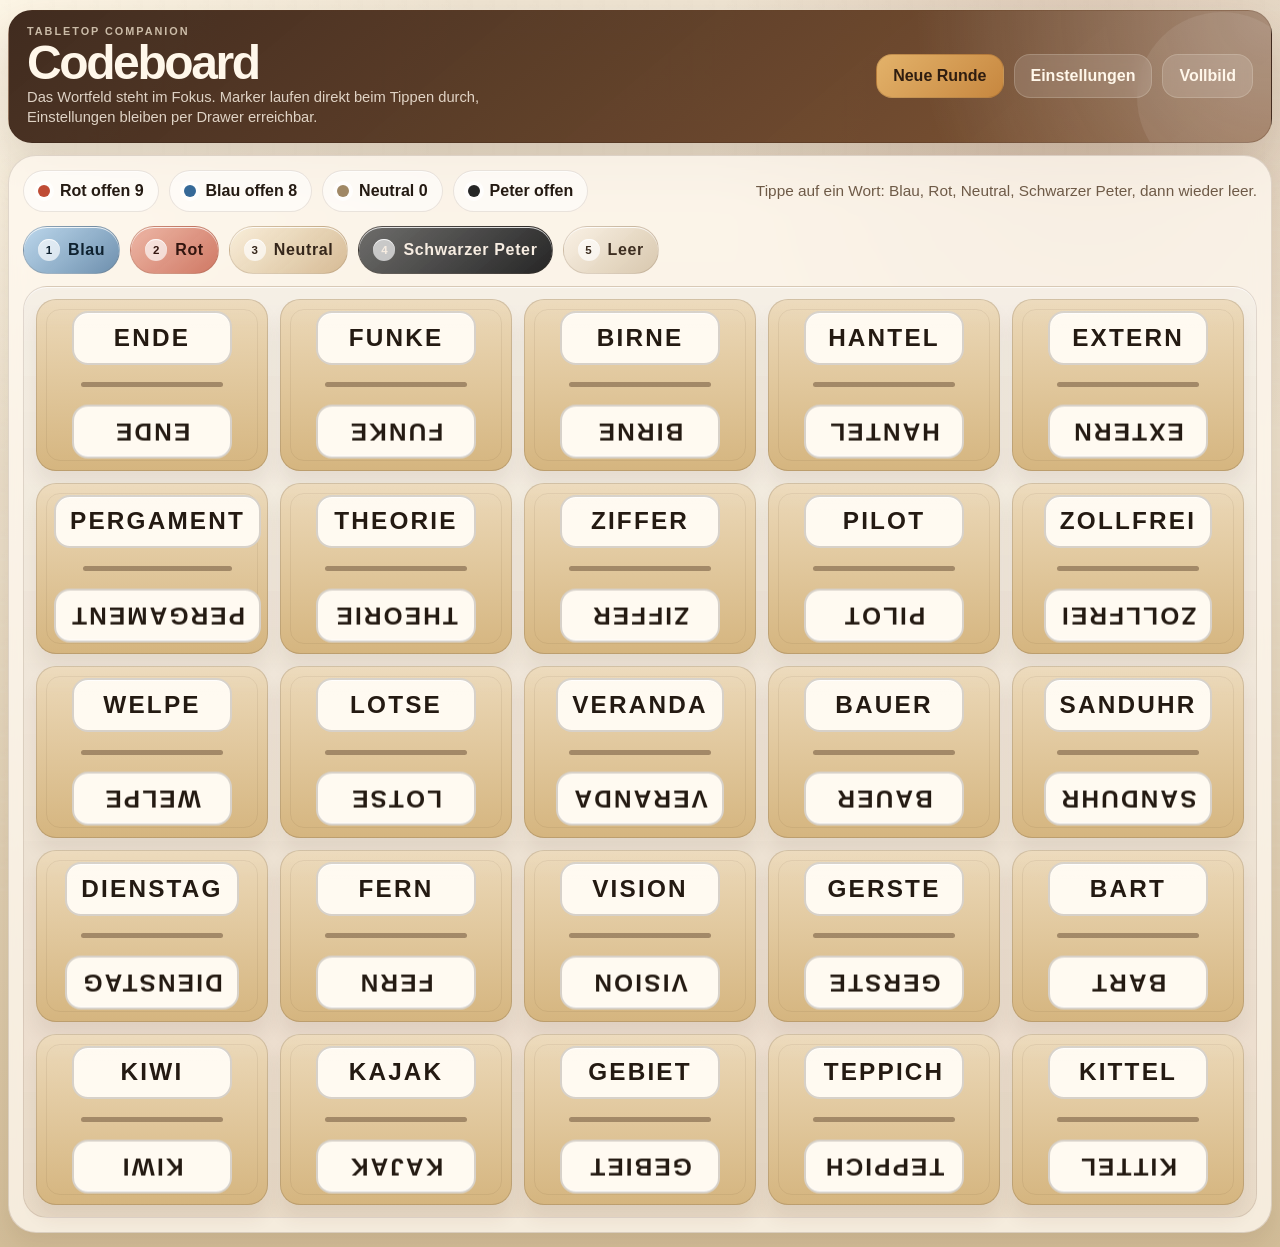
==== Codeboard/index.html @ 56b3e46e "Add external word list for real expanded Codeboard pool" ====
<!doctype html>
<html lang="de">
<head>
  <meta charset="utf-8">
  <meta name="viewport" content="width=device-width, initial-scale=1">
  <meta name="theme-color" content="#b88a4d">
  <title>Codeboard</title>
  <style>
    :root {
      color-scheme: light;
      --bg: #e9dcc7;
      --bg-deep: #d2bd98;
      --paper: #f7f1e4;
      --paper-strong: #fff9ef;
      --ink: #241a12;
      --muted: #6e5a47;
      --line: rgba(64, 39, 20, 0.15);
      --shadow: 0 22px 48px rgba(74, 46, 23, 0.16);
      --shadow-soft: 0 12px 24px rgba(74, 46, 23, 0.1);
      --red: #bf4c35;
      --red-deep: #8c2f20;
      --blue: #366997;
      --blue-deep: #244762;
      --neutral: #d4bf9b;
      --neutral-deep: #a08865;
      --black: #262626;
      --gold: #b88a4d;
      --highlight: rgba(255, 255, 255, 0.44);
    }

    * {
      box-sizing: border-box;
    }

    body {
      margin: 0;
      min-height: 100vh;
      font-family: "Avenir Next", "Trebuchet MS", "Segoe UI", sans-serif;
      color: var(--ink);
      background:
        radial-gradient(circle at top left, rgba(255, 248, 232, 0.9), transparent 26%),
        radial-gradient(circle at 85% 8%, rgba(123, 58, 30, 0.18), transparent 24%),
        linear-gradient(180deg, #efe5d3 0%, var(--bg) 44%, var(--bg-deep) 100%);
    }

    body::before {
      content: "";
      position: fixed;
      inset: 0;
      pointer-events: none;
      opacity: 0.3;
      background-image:
        linear-gradient(transparent 0, rgba(255, 255, 255, 0.12) 49%, transparent 51%),
        linear-gradient(90deg, transparent 0, rgba(64, 39, 20, 0.02) 49%, transparent 51%);
      background-size: 100% 22px, 22px 100%;
    }

    button {
      font: inherit;
      touch-action: manipulation;
    }

    .app-shell {
      width: min(calc(100vw - 16px), 1800px);
      margin: 0 auto;
      padding: 10px 0 14px;
      position: relative;
    }

    .hero {
      display: flex;
      align-items: center;
      justify-content: space-between;
      gap: 18px;
      padding: 14px 18px;
      border-radius: 24px;
      border: 1px solid rgba(65, 37, 20, 0.15);
      background:
        radial-gradient(circle at top right, rgba(255, 255, 255, 0.34), transparent 28%),
        linear-gradient(140deg, rgba(54, 32, 20, 0.95), rgba(123, 77, 42, 0.92));
      color: #fff7ea;
      box-shadow: var(--shadow);
      overflow: hidden;
      position: relative;
    }

    .hero::after {
      content: "";
      position: absolute;
      right: -36px;
      bottom: -40px;
      width: 170px;
      height: 170px;
      border-radius: 50%;
      background: rgba(255, 255, 255, 0.08);
    }

    .eyebrow {
      margin: 0 0 4px;
      font-size: 0.68rem;
      letter-spacing: 0.18em;
      text-transform: uppercase;
      font-weight: 800;
      color: rgba(255, 242, 221, 0.72);
    }

    h1 {
      margin: 0;
      font-size: clamp(1.75rem, 4vw, 3rem);
      line-height: 0.9;
      letter-spacing: -0.05em;
    }

    .intro {
      max-width: 62ch;
      margin: 4px 0 0;
      color: rgba(255, 245, 232, 0.82);
      line-height: 1.35;
      font-size: 0.92rem;
    }

    .hero-actions {
      display: flex;
      gap: 10px;
      flex-wrap: wrap;
      position: relative;
      z-index: 1;
      justify-content: flex-end;
    }

    .hero button,
    .control-panel button {
      border: 1px solid rgba(82, 53, 33, 0.15);
      border-radius: 16px;
      padding: 12px 16px;
      cursor: pointer;
      transition: transform 120ms ease, box-shadow 120ms ease, border-color 120ms ease, background 120ms ease;
    }

    .hero button:hover,
    .control-panel button:hover {
      transform: translateY(-1px);
      box-shadow: 0 10px 22px rgba(46, 31, 20, 0.12);
    }

    .hero button:disabled,
    .control-panel button:disabled {
      opacity: 0.48;
      cursor: default;
      transform: none;
      box-shadow: none;
    }

    .hero button.primary {
      background: linear-gradient(135deg, #e3b26a, #c7873f);
      color: #2f1d10;
      font-weight: 800;
      border-color: rgba(97, 59, 27, 0.2);
    }

    .hero button.secondary {
      background: rgba(255, 255, 255, 0.14);
      color: #fff7ea;
      font-weight: 700;
      border-color: rgba(255, 246, 231, 0.18);
      backdrop-filter: blur(8px);
    }

    .layout {
      margin-top: 12px;
    }

    .board-panel {
      border-radius: 28px;
      border: 1px solid var(--line);
      background: rgba(255, 249, 240, 0.78);
      box-shadow: var(--shadow-soft);
      backdrop-filter: blur(10px);
    }

    .board-panel {
      padding: 14px;
      min-height: calc(100dvh - 110px);
    }

    .board-toolbar {
      display: flex;
      align-items: center;
      justify-content: space-between;
      gap: 16px;
      margin-bottom: 14px;
    }

    .quick-marker-bar {
      display: flex;
      flex-wrap: wrap;
      gap: 10px;
      margin-bottom: 12px;
    }

    .quick-marker {
      display: inline-flex;
      align-items: center;
      justify-content: center;
      gap: 8px;
      min-height: 48px;
      padding: 10px 14px;
      border: 1px solid rgba(82, 53, 33, 0.14);
      border-radius: 999px;
      background: rgba(255, 255, 255, 0.82);
      color: var(--ink);
      font-weight: 900;
      letter-spacing: 0.04em;
      cursor: default;
      transition: transform 120ms ease, box-shadow 120ms ease, border-color 120ms ease, background 120ms ease;
      box-shadow: inset 0 1px 0 rgba(255, 255, 255, 0.8);
    }

    .quick-marker-bar.is-static .quick-marker:hover {
      transform: none;
      box-shadow: inset 0 1px 0 rgba(255, 255, 255, 0.8);
    }

    .quick-marker.blue {
      background: linear-gradient(140deg, rgba(164, 203, 235, 0.74), rgba(54, 105, 151, 0.72));
      color: #0f2230;
    }

    .quick-marker.red {
      background: linear-gradient(140deg, rgba(232, 165, 146, 0.78), rgba(191, 76, 53, 0.74));
      color: #33150f;
    }

    .quick-marker.neutral {
      background: linear-gradient(140deg, rgba(248, 236, 215, 0.9), rgba(207, 177, 133, 0.84));
      color: #35261a;
    }

    .quick-marker.black {
      background: linear-gradient(140deg, rgba(90, 90, 90, 0.88), rgba(29, 29, 29, 0.96));
      color: #f7ede2;
    }

    .quick-marker.clear {
      background: linear-gradient(140deg, rgba(250, 241, 228, 0.96), rgba(215, 198, 172, 0.98));
      color: #3d2e21;
    }

    .cycle-step {
      display: inline-flex;
      align-items: center;
      justify-content: center;
      width: 22px;
      height: 22px;
      border-radius: 999px;
      background: rgba(255, 255, 255, 0.66);
      font-size: 0.72rem;
      letter-spacing: 0;
      box-shadow: inset 0 1px 0 rgba(255, 255, 255, 0.82);
      flex-shrink: 0;
    }

    .meta-copy {
      display: block;
      margin-top: 6px;
      color: var(--muted);
      font-size: 0.82rem;
      line-height: 1.4;
    }

    .stat-strip {
      display: flex;
      flex-wrap: wrap;
      gap: 10px;
    }

    .pill {
      display: inline-flex;
      align-items: center;
      gap: 10px;
      min-height: 42px;
      padding: 10px 14px;
      border-radius: 999px;
      border: 1px solid rgba(82, 53, 33, 0.12);
      background: rgba(255, 255, 255, 0.56);
      font-weight: 700;
      box-shadow: inset 0 1px 0 rgba(255, 255, 255, 0.64);
    }

    .pill-dot {
      width: 12px;
      height: 12px;
      border-radius: 50%;
      box-shadow: 0 0 0 4px rgba(255, 255, 255, 0.72);
      flex-shrink: 0;
    }

    .pill-dot.red {
      background: var(--red);
    }

    .pill-dot.blue {
      background: var(--blue);
    }

    .pill-dot.neutral {
      background: var(--neutral-deep);
    }

    .pill-dot.black {
      background: var(--black);
    }

    .status-line {
      font-size: 0.96rem;
      color: var(--muted);
      min-height: 1.2em;
      text-align: right;
    }

    .lock-banner {
      margin-bottom: 14px;
      padding: 10px 12px;
      border-radius: 16px;
      background: rgba(38, 38, 38, 0.92);
      color: #f8f1e4;
      font-weight: 700;
      letter-spacing: 0.03em;
      text-align: center;
      display: none;
    }

    .lock-banner.show {
      display: block;
    }

    .board-wrap {
      padding: 12px;
      border-radius: 24px;
      border: 1px solid rgba(82, 53, 33, 0.12);
      background:
        linear-gradient(180deg, rgba(255, 255, 255, 0.4), rgba(229, 213, 190, 0.5)),
        rgba(236, 224, 208, 0.85);
      box-shadow: inset 0 1px 0 rgba(255, 255, 255, 0.7);
    }

    .board {
      display: grid;
      grid-template-columns: repeat(5, minmax(0, 1fr));
      gap: 12px;
    }

    .board.locked .card {
      cursor: not-allowed;
    }

    .card {
      position: relative;
      aspect-ratio: 1 / 0.74;
      border: 0;
      border-radius: 20px;
      padding: 0;
      overflow: hidden;
      cursor: pointer;
      text-align: left;
      color: var(--ink);
      background:
        radial-gradient(circle at top, rgba(255, 244, 226, 0.5), transparent 34%),
        linear-gradient(180deg, #ead5b2, #d7bc92);
      box-shadow:
        inset 0 0 0 1px rgba(82, 53, 33, 0.14),
        inset 0 -12px 24px rgba(122, 89, 53, 0.1),
        0 14px 18px rgba(82, 53, 33, 0.08);
    }

    .card::before {
      content: "";
      position: absolute;
      inset: 10px;
      border-radius: 14px;
      border: 1px solid rgba(82, 53, 33, 0.08);
      pointer-events: none;
    }

    .card::after {
      content: "";
      position: absolute;
      inset: 0;
      pointer-events: none;
      background:
        linear-gradient(180deg, rgba(255, 255, 255, 0.18), transparent 20%),
        linear-gradient(90deg, rgba(255, 255, 255, 0.1), transparent 28%, transparent 72%, rgba(82, 53, 33, 0.04));
      mix-blend-mode: soft-light;
    }

    .card:hover {
      transform: translateY(-1px);
    }

    .card-face {
      position: absolute;
      inset: 0;
      padding: 12px 18px;
      display: grid;
      grid-template-rows: auto 1fr auto;
      align-items: stretch;
    }

    .word-row {
      display: flex;
      align-items: center;
      justify-content: center;
      width: 100%;
      min-height: 0;
      font-size: clamp(0.92rem, 1.9vw, 1.64rem);
      line-height: 1;
      font-weight: 900;
      letter-spacing: 0.08em;
      text-transform: uppercase;
      text-align: center;
      text-wrap: balance;
      text-shadow: 0 1px 0 rgba(255, 248, 236, 0.52);
    }

    .word-row.top {
      align-self: start;
      font-weight: 700;
    }

    .word-row.bottom {
      align-self: end;
      font-weight: 800;
      transform: rotate(180deg);
    }

    .word-box {
      display: inline-flex;
      position: relative;
      align-items: center;
      justify-content: center;
      max-width: 100%;
      min-width: min(76%, 10.5rem);
      min-height: 3.5rem;
      padding: 10px 14px;
      border-radius: 16px;
      border: 1px solid rgba(92, 61, 36, 0.16);
      background:
        linear-gradient(180deg, rgba(244, 230, 202, 0.68), rgba(216, 188, 145, 0.8)),
        rgba(239, 222, 195, 0.7);
      box-shadow:
        inset 0 1px 0 rgba(255, 251, 243, 0.5),
        inset 0 -10px 14px rgba(111, 72, 43, 0.09),
        0 3px 8px rgba(70, 43, 24, 0.05);
      backdrop-filter: blur(2px);
    }

    .board[data-card-variant="balanced"] .word-row.top .word-box {
      color: #2c4d3d;
    }

    .board[data-card-variant="balanced"] .word-row.bottom .word-box {
      color: #7a4135;
    }

    .board[data-card-variant="contrast"] .card {
      background: linear-gradient(180deg, #ecd9b9, #d5b57f);
      box-shadow:
        inset 0 0 0 1px rgba(60, 38, 22, 0.16),
        0 14px 18px rgba(82, 53, 33, 0.08);
    }

    .board[data-card-variant="contrast"] .card::after {
      background: linear-gradient(180deg, rgba(255, 255, 255, 0.08), transparent 18%);
      mix-blend-mode: normal;
    }

    .board[data-card-variant="contrast"] .word-row {
      letter-spacing: 0.09em;
      text-shadow: none;
    }

    .board[data-card-variant="contrast"] .word-box {
      min-width: min(82%, 11rem);
      min-height: 3.35rem;
      background: #fffaf1;
      border: 2px solid rgba(36, 26, 18, 0.18);
      box-shadow: inset 0 1px 0 rgba(255, 255, 255, 0.88);
    }

    .board[data-card-variant="contrast"] .word-row.top .word-box,
    .board[data-card-variant="contrast"] .word-row.bottom .word-box {
      color: #241a12;
    }

    .board[data-card-variant="contrast"] .word-divider {
      width: 72%;
      height: 5px;
      background: rgba(78, 51, 31, 0.42);
      box-shadow: none;
      opacity: 1;
    }

    .board[data-card-variant="rails"] .card-face {
      padding-inline: 16px;
    }

    .board[data-card-variant="rails"] .word-row {
      justify-content: flex-start;
    }

    .board[data-card-variant="rails"] .word-box {
      min-width: min(68%, 9rem);
      min-height: 3.1rem;
      border-radius: 14px;
      background:
        linear-gradient(180deg, rgba(248, 239, 223, 0.92), rgba(228, 205, 171, 0.9)),
        rgba(247, 235, 214, 0.86);
      box-shadow:
        inset 0 1px 0 rgba(255, 255, 255, 0.8),
        0 2px 6px rgba(70, 43, 24, 0.05);
    }

    .board[data-card-variant="rails"] .word-row.top .word-box,
    .board[data-card-variant="rails"] .word-row.bottom .word-box {
      margin-right: auto;
    }

    .board[data-card-variant="rails"] .word-row.top .word-box {
      color: #264233;
    }

    .board[data-card-variant="rails"] .word-row.bottom .word-box {
      color: #66362c;
    }

    .board[data-card-variant="rails"] .word-divider {
      width: 54%;
      height: 3px;
      box-shadow: none;
      opacity: 0.88;
    }

    .board[data-card-variant="wayfinder"] .word-row {
      text-shadow: none;
    }

    .board[data-card-variant="wayfinder"] .word-box {
      min-width: min(80%, 11rem);
      padding: 10px 14px 12px 34px;
      background: #fff8ee;
      border-color: rgba(78, 55, 34, 0.16);
    }

    .board[data-card-variant="wayfinder"] .word-box::before,
    .board[data-card-variant="wayfinder"] .word-box::after {
      content: "";
      position: absolute;
      opacity: 1;
    }

    .board[data-card-variant="wayfinder"] .word-box::before {
      left: 12px;
      top: 50%;
      width: 10px;
      height: 10px;
      border-radius: 999px;
      transform: translateY(-50%);
    }

    .board[data-card-variant="wayfinder"] .word-box::after {
      left: 28px;
      right: 14px;
      bottom: 8px;
      height: 3px;
      border-radius: 999px;
    }

    .board[data-card-variant="wayfinder"] .word-row.top .word-box {
      color: #244636;
    }

    .board[data-card-variant="wayfinder"] .word-row.top .word-box::before {
      background: #244636;
      box-shadow: 0 0 0 4px rgba(36, 70, 54, 0.14);
    }

    .board[data-card-variant="wayfinder"] .word-row.top .word-box::after {
      background: linear-gradient(90deg, rgba(36, 70, 54, 0.52), rgba(36, 70, 54, 0.16));
    }

    .board[data-card-variant="wayfinder"] .word-row.bottom .word-box {
      color: #7a4135;
    }

    .board[data-card-variant="wayfinder"] .word-row.bottom .word-box::before {
      background: #7a4135;
      box-shadow: 0 0 0 4px rgba(122, 65, 53, 0.12);
    }

    .board[data-card-variant="wayfinder"] .word-row.bottom .word-box::after {
      background: linear-gradient(90deg, rgba(122, 65, 53, 0.52), rgba(122, 65, 53, 0.16));
    }

    .board[data-card-variant="wayfinder"] .word-divider {
      width: 46%;
      opacity: 0.48;
      box-shadow: none;
    }

    .board[data-card-variant="signal"] .card {
      background:
        linear-gradient(180deg, rgba(225, 236, 227, 0.74), rgba(225, 236, 227, 0.28) 33%, rgba(243, 236, 227, 0.16) 50%, rgba(246, 228, 221, 0.28) 67%, rgba(246, 228, 221, 0.74)),
        linear-gradient(180deg, #ead5b2, #d7bc92);
    }

    .board[data-card-variant="signal"] .word-row {
      text-shadow: none;
    }

    .board[data-card-variant="signal"] .word-row.top .word-box {
      color: #234032;
      border-color: rgba(35, 64, 50, 0.18);
      background: linear-gradient(180deg, #f4faf5, #dfe9df);
    }

    .board[data-card-variant="signal"] .word-row.bottom .word-box {
      color: #6b352a;
      border-color: rgba(107, 53, 42, 0.18);
      background: linear-gradient(180deg, #fcf3f1, #efd8d2);
    }

    .board[data-card-variant="signal"] .word-divider {
      width: 66%;
      box-shadow: none;
      opacity: 0.96;
      background:
        linear-gradient(90deg, rgba(35, 64, 50, 0), rgba(35, 64, 50, 0.24), rgba(107, 53, 42, 0.24), rgba(107, 53, 42, 0));
    }

    .word-divider {
      width: 68%;
      height: 4px;
      border-radius: 999px;
      justify-self: center;
      align-self: center;
      background:
        linear-gradient(90deg, rgba(97, 67, 43, 0), rgba(97, 67, 43, 0.28), rgba(97, 67, 43, 0.42), rgba(97, 67, 43, 0.28), rgba(97, 67, 43, 0));
      box-shadow:
        0 1px 0 rgba(255, 246, 233, 0.28),
        0 0 0 10px rgba(236, 219, 191, 0.12);
      opacity: 0.82;
    }

    .card.is-marked .card-face {
      color: rgba(255, 255, 255, 0.94);
      text-shadow: none;
    }

    .overlay {
      position: absolute;
      inset: 0;
      display: flex;
      flex-direction: column;
      justify-content: space-between;
      padding: 16px 18px;
      color: #fff8ef;
    }

    .overlay.fill {
      padding: 0;
    }

    .overlay.centered {
      align-items: center;
      justify-content: center;
      padding: 18px;
    }

    .overlay::before {
      content: "";
      position: absolute;
      inset: 10px;
      border-radius: 14px;
      border: 1px solid rgba(255, 255, 255, 0.16);
    }

    .overlay.red {
      background: linear-gradient(180deg, rgba(208, 95, 68, 0.98), rgba(140, 47, 32, 0.98));
    }

    .overlay.blue {
      background: linear-gradient(180deg, rgba(75, 126, 170, 0.98), rgba(36, 71, 98, 0.98));
    }

    .overlay.neutral {
      color: #3a2a1b;
      background: linear-gradient(180deg, rgba(229, 213, 190, 0.98), rgba(172, 146, 110, 0.98));
    }

    .overlay.black {
      background: linear-gradient(180deg, rgba(53, 53, 53, 0.98), rgba(14, 14, 14, 0.98));
    }

    .overlay-word {
      position: relative;
      z-index: 1;
      display: flex;
      align-items: center;
      justify-content: center;
      min-height: 42%;
      font-size: clamp(0.74rem, 1.35vw, 1.1rem);
      font-weight: 900;
      letter-spacing: 0.18em;
      text-transform: uppercase;
      text-align: center;
    }

    .overlay-word.bottom {
      transform: rotate(180deg);
    }

    .overlay-badge {
      position: relative;
      z-index: 1;
      align-self: center;
      min-width: 64px;
      padding: 10px 16px;
      border-radius: 999px;
      text-align: center;
      font-weight: 900;
      letter-spacing: 0.12em;
      background: rgba(255, 255, 255, 0.14);
      box-shadow: inset 0 0 0 1px rgba(255, 255, 255, 0.15);
    }

    .overlay.neutral .overlay-badge {
      background: rgba(55, 34, 17, 0.12);
      box-shadow: inset 0 0 0 1px rgba(55, 34, 17, 0.16);
    }

    .overlay.centered .overlay-badge {
      min-width: min(78%, 12rem);
      padding: 14px 18px;
      font-size: clamp(0.92rem, 1.6vw, 1.16rem);
    }

    .keep-awake-video {
      position: fixed;
      right: 0;
      bottom: 0;
      width: 1px;
      height: 1px;
      opacity: 0.01;
      pointer-events: none;
      z-index: -1;
    }

    .control-panel {
      position: fixed;
      top: 10px;
      right: 10px;
      bottom: 10px;
      width: min(420px, calc(100vw - 20px));
      padding: 18px;
      display: grid;
      gap: 14px;
      border-radius: 28px;
      border: 1px solid var(--line);
      background: rgba(255, 249, 240, 0.96);
      box-shadow: 0 32px 60px rgba(45, 29, 18, 0.22);
      backdrop-filter: blur(18px);
      overflow: auto;
      z-index: 20;
      transform: translateX(calc(100% + 22px));
      opacity: 0;
      pointer-events: none;
      transition: transform 180ms ease, opacity 180ms ease;
    }

    body.settings-open .control-panel {
      transform: translateX(0);
      opacity: 1;
      pointer-events: auto;
    }

    .drawer-head {
      display: flex;
      align-items: center;
      justify-content: space-between;
      gap: 12px;
    }

    .drawer-head h2 {
      margin: 0;
      font-size: 1.18rem;
      letter-spacing: -0.03em;
    }

    .drawer-close {
      min-width: 52px;
      min-height: 52px;
      padding: 0;
      border-radius: 16px;
      background: rgba(255, 255, 255, 0.88);
      font-size: 1.45rem;
      line-height: 1;
    }

    .panel-backdrop {
      position: fixed;
      inset: 0;
      background: rgba(24, 16, 10, 0.42);
      backdrop-filter: blur(3px);
      opacity: 0;
      pointer-events: none;
      transition: opacity 180ms ease;
      z-index: 15;
    }

    body.settings-open .panel-backdrop {
      opacity: 1;
      pointer-events: auto;
    }

    .panel-block {
      padding: 16px;
      border-radius: 22px;
      border: 1px solid rgba(82, 53, 33, 0.1);
      background: rgba(255, 253, 247, 0.76);
      box-shadow: inset 0 1px 0 rgba(255, 255, 255, 0.72);
    }

    .panel-block h2 {
      margin: 0 0 6px;
      font-size: 1.05rem;
      letter-spacing: -0.02em;
    }

    .panel-copy {
      margin: 0;
      color: var(--muted);
      line-height: 1.5;
      font-size: 0.94rem;
    }

    .segment,
    .variant-grid,
    .marker-grid,
    .action-grid {
      display: grid;
      gap: 10px;
      margin-top: 14px;
    }

    .segment {
      grid-template-columns: repeat(2, minmax(0, 1fr));
    }

    .marker-grid {
      grid-template-columns: repeat(2, minmax(0, 1fr));
    }

    .variant-grid {
      grid-template-columns: 1fr;
    }

    .action-grid {
      grid-template-columns: repeat(2, minmax(0, 1fr));
    }

    .segment button,
    .variant-grid button,
    .marker-grid button,
    .action-grid button {
      min-height: 56px;
      background: rgba(255, 255, 255, 0.88);
      color: var(--ink);
      font-weight: 800;
      box-shadow: inset 0 1px 0 rgba(255, 255, 255, 0.8);
    }

    .segment button.is-active,
    .variant-grid button.is-active,
    .marker-grid button.is-active {
      border-color: rgba(61, 35, 18, 0.22);
      box-shadow:
        inset 0 1px 0 rgba(255, 255, 255, 0.84),
        0 12px 22px rgba(46, 31, 20, 0.1);
      transform: translateY(-1px);
    }

    .variant-grid button {
      min-height: 72px;
      padding: 14px 16px;
      text-align: left;
    }

    .segment button.red.is-active,
    .marker-grid button.red.is-active {
      background: linear-gradient(140deg, rgba(232, 165, 146, 0.92), rgba(191, 76, 53, 0.92));
      color: #33150f;
    }

    .segment button.blue.is-active,
    .marker-grid button.blue.is-active {
      background: linear-gradient(140deg, rgba(164, 203, 235, 0.92), rgba(54, 105, 151, 0.92));
      color: #0f2230;
    }

    .marker-grid button.neutral.is-active {
      background: linear-gradient(140deg, rgba(248, 236, 215, 0.92), rgba(207, 177, 133, 0.94));
      color: #35261a;
    }

    .marker-grid button.black.is-active {
      background: linear-gradient(140deg, rgba(90, 90, 90, 0.92), rgba(29, 29, 29, 0.98));
      color: #f7ede2;
    }

    .button-line {
      display: block;
      font-size: 0.77rem;
      text-transform: uppercase;
      letter-spacing: 0.12em;
      color: rgba(42, 28, 18, 0.6);
    }

    .button-title {
      display: block;
      margin-top: 4px;
      font-size: 1rem;
      letter-spacing: -0.02em;
    }

    .variant-copy {
      display: block;
      margin-top: 6px;
      color: var(--muted);
      font-size: 0.82rem;
      line-height: 1.45;
      font-weight: 600;
      letter-spacing: 0;
      text-transform: none;
    }

    .meta-grid {
      display: grid;
      grid-template-columns: repeat(2, minmax(0, 1fr));
      gap: 10px;
      margin-top: 14px;
    }

    .meta-card {
      padding: 12px;
      border-radius: 18px;
      border: 1px solid rgba(82, 53, 33, 0.08);
      background: rgba(255, 255, 255, 0.68);
    }

    .meta-label {
      display: block;
      font-size: 0.76rem;
      letter-spacing: 0.12em;
      text-transform: uppercase;
      color: var(--muted);
    }

    .meta-value {
      display: block;
      margin-top: 6px;
      font-size: 1.15rem;
      font-weight: 900;
      letter-spacing: -0.03em;
    }

    .note-list {
      margin: 14px 0 0;
      padding-left: 18px;
      color: var(--muted);
      line-height: 1.55;
    }

    .note-list li + li {
      margin-top: 8px;
    }

    .footer-note {
      margin-top: 12px;
      font-size: 0.85rem;
      color: var(--muted);
      line-height: 1.5;
    }

    @media (max-width: 760px) {
      .app-shell {
        width: min(100%, calc(100% - 14px));
        padding-top: 8px;
      }

      .hero {
        padding: 14px;
        border-radius: 20px;
      }

      .hero-actions,
      .board-toolbar {
        flex-direction: column;
        align-items: stretch;
      }

      .quick-marker-bar {
        gap: 8px;
      }

      .quick-marker {
        flex: 1 1 calc(50% - 8px);
        justify-content: center;
      }

      .status-line {
        text-align: left;
      }

      .board {
        gap: 8px;
      }

      .board-wrap {
        padding: 10px;
      }

      .board-panel {
        min-height: calc(100dvh - 120px);
      }

      .card {
        border-radius: 16px;
      }

      .card-face,
      .overlay {
        padding: 12px;
      }

      .word-row {
        font-size: clamp(0.58rem, 2.6vw, 0.86rem);
        letter-spacing: 0.05em;
      }

      .overlay-word {
        font-size: clamp(0.52rem, 2vw, 0.78rem);
        letter-spacing: 0.09em;
      }

      .word-box {
        min-width: 82%;
        min-height: 2.65rem;
        padding: 8px 8px;
        border-radius: 12px;
      }

      .word-divider {
        width: 74%;
      }

      .overlay-badge {
        min-width: 46px;
        padding: 8px 10px;
        font-size: 0.82rem;
      }

      .segment,
      .marker-grid,
      .action-grid,
      .meta-grid {
        grid-template-columns: 1fr;
      }

      .control-panel {
        top: auto;
        left: 8px;
        right: 8px;
        bottom: 8px;
        width: auto;
        max-height: min(78dvh, 760px);
        border-radius: 24px;
        transform: translateY(calc(100% + 18px));
      }

      body.settings-open .control-panel {
        transform: translateY(0);
      }
    }

    @media (prefers-reduced-motion: reduce) {
      *,
      *::before,
      *::after {
        animation: none !important;
        transition: none !important;
      }
    }
  </style>
</head>
<body>
  <main class="app-shell">
    <header class="hero">
      <div>
        <p class="eyebrow">Tabletop Companion</p>
        <h1>Codeboard</h1>
        <p class="intro">
          Das Wortfeld steht im Fokus. Marker laufen direkt beim Tippen durch, Einstellungen bleiben per Drawer erreichbar.
        </p>
      </div>
      <div class="hero-actions">
        <button id="newRoundBtn" class="primary" type="button">Neue Runde</button>
        <button id="settingsBtn" class="secondary" type="button">Einstellungen</button>
        <button id="fullscreenBtn" class="secondary" type="button">Vollbild</button>
      </div>
    </header>

    <div class="layout">
      <section class="board-panel">
        <div class="board-toolbar">
          <div class="stat-strip" id="statStrip" aria-live="polite"></div>
          <div class="status-line" id="statusLine"></div>
        </div>
        <div id="quickMarkerBar" class="quick-marker-bar is-static" aria-label="Markier-Reihenfolge"></div>
        <div id="lockBanner" class="lock-banner" aria-live="polite">Spielfeld gesperrt. Zum Entsperren den Knopf rechts nutzen.</div>
        <div class="board-wrap">
          <div id="board" class="board" role="grid" aria-label="Codenames Wortfeld"></div>
        </div>
      </section>

      <aside class="control-panel">
        <div class="drawer-head">
          <h2>Spielbrett Einstellungen</h2>
          <button id="closeSettingsBtn" class="drawer-close" type="button" aria-label="Einstellungen schliessen">×</button>
        </div>

        <section class="panel-block">
          <h2>Runde</h2>
          <p class="panel-copy">
            Stell das Startteam passend zur Original-Schluesselkarte ein. Das Startteam hat 9 Agenten,
            das andere Team 8.
          </p>
          <div class="segment" aria-label="Startteam">
            <button id="startRedBtn" class="red" type="button">
              <span class="button-line">Startteam</span>
              <span class="button-title">Rot startet</span>
            </button>
            <button id="startBlueBtn" class="blue" type="button">
              <span class="button-line">Startteam</span>
              <span class="button-title">Blau startet</span>
            </button>
          </div>
          <div class="meta-grid">
            <div class="meta-card">
              <span class="meta-label">Markiermodus</span>
              <span class="meta-value">Durchtippen</span>
              <span class="meta-copy">Blau, Rot, Neutral, Peter, leer.</span>
            </div>
            <div class="meta-card">
              <span class="meta-label">Undo Schritte</span>
              <span class="meta-value" id="undoCountValue">0</span>
            </div>
          </div>
        </section>

        <section class="panel-block">
          <h2>Lesbarkeit</h2>
          <p class="panel-copy">
            Fuenf Kartenvarianten setzen unterschiedliche Ideen aus der Recherche um: mehr Kontrast,
            mehr Abstand zur Mitte, Orientierungscues oder farbliche Trennung der Seiten.
          </p>
          <div id="variantGrid" class="variant-grid" aria-label="Kartenvarianten"></div>
        </section>

        <section class="panel-block">
          <h2>Tippen</h2>
          <p class="panel-copy">
            Jede Karte schaltet beim Tippen selbst weiter: einmal Blau, dann Rot, danach Neutral,
            dann Schwarzer Peter und beim fuenften Tap wieder leer.
          </p>
        </section>

        <section class="panel-block">
          <h2>Aktionen</h2>
          <div class="action-grid">
            <button id="undoBtn" type="button">Undo</button>
            <button id="clearBtn" type="button">Alle Marker loeschen</button>
            <button id="lockBtn" type="button">Feld sperren</button>
            <button id="wakeBtn" type="button">Bildschirm wachhalten</button>
          </div>
          <p class="footer-note" id="deviceLine"></p>
        </section>

        <section class="panel-block">
          <h2>Am Tisch</h2>
          <ul class="note-list">
            <li>Oben bleibt die normale Leserichtung, unten die 180-Grad-Drehung. Der Stil-Schalter hilft beim Feintuning.</li>
            <li>Das Markieren laeuft zyklisch direkt auf der Karte: Blau, Rot, Neutral, Schwarzer Peter, leer.</li>
            <li>Der Zustand bleibt lokal auf diesem Geraet gespeichert, falls die Seite neu geladen wird.</li>
            <li>Neue Runde tauscht alle 25 Begriffe gegen neue aus und setzt Marker zurueck.</li>
            <li>Eigene Wortliste, damit die App stilistisch passt, aber nicht die offizielle Kartenliste kopiert.</li>
          </ul>
        </section>
      </aside>
    </div>
  </main>
  <div id="panelBackdrop" class="panel-backdrop" hidden></div>

  <script src="word-pool-extra.js"></script>
  <script>
    const STORAGE_KEY = "codeboard-state-v1";
    const HISTORY_LIMIT = 60;

    const MARKERS = {
      red: {
        name: "Rot",
        short: "ROT",
        boardLabel: "ROTE AGENTEN",
        overlayClass: "red"
      },
      blue: {
        name: "Blau",
        short: "BLAU",
        boardLabel: "BLAUE AGENTEN",
        overlayClass: "blue"
      },
      neutral: {
        name: "Neutral",
        short: "NEUTRAL",
        boardLabel: "NEUTRAL",
        overlayClass: "neutral"
      },
      black: {
        name: "Schwarzer Peter",
        short: "SP",
        boardLabel: "SCHWARZER PETER",
        overlayClass: "black"
      }
    };

    const MARKER_CYCLE = ["blue", "red", "neutral", "black", null];

    const CARD_VARIANTS = {
      balanced: {
        name: "Ausgewogen",
        hint: "Zwei ruhige Wortfelder mit moderatem Kontrast."
      },
      contrast: {
        name: "Klartext",
        hint: "Maximaler Kontrast, flache Labels, wenig visueller Nebel."
      },
      rails: {
        name: "Kanten",
        hint: "Wortfelder kleben eher an den Kartenenden statt an der Mitte."
      },
      wayfinder: {
        name: "Wegweiser",
        hint: "Startpunkt und Baseline markieren die Leserichtung klarer."
      },
      signal: {
        name: "Signal",
        hint: "Obere und untere Seite sind zusaetzlich farblich getrennt."
      }
    };

    const BASE_WORD_POOL = [
      "anker", "apfel", "arena", "armband", "atlas", "auto", "bahn", "balkon", "ball", "bambus",
      "bank", "baron", "batterie", "becher", "beet", "berg", "bett", "biber", "bild", "birke",
      "blatt", "blitz", "blume", "bombe", "bohne", "boot", "brille", "bronze", "brunnen", "buch",
      "burg", "bus", "butter", "campus", "chor", "clown", "computer", "dach", "daten", "delta",
      "diamant", "dock", "donner", "dorf", "drache", "draht", "duene", "echo", "eis", "elefant",
      "engel", "erde", "fackel", "faden", "fahne", "falter", "fenster", "ferse", "feuer", "fibel",
      "fisch", "flasche", "flieger", "fluss", "foehn", "fuchs", "funke", "gabel", "galaxie", "garten",
      "gas", "gitter", "glas", "gleis", "gold", "granit", "grenze", "griff", "grotte", "gurt",
      "hafen", "hammer", "hand", "harfe", "hebel", "hemd", "herz", "himmel", "hirsch", "honig",
      "horizont", "hotel", "huette", "igel", "insel", "jacke", "joker", "junge", "kabel", "kaktus",
      "kamera", "kanal", "kanone", "karte", "kessel", "kette", "kissen", "klang", "klebeband", "klinge",
      "knoten", "koenig", "koffer", "komet", "korken", "kragen", "kralle", "krone", "kugel", "kueste",
      "kultur", "lampe", "laser", "lawine", "leder", "leiter", "limette", "linie", "lotus", "lupe",
      "magnet", "maus", "meer", "mehl", "melodie", "messer", "meteor", "mikrofon", "milch", "mine",
      "mond", "motor", "muehle", "muster", "nadel", "nebel", "netz", "niete", "nord", "note",
      "oase", "oel", "ofen", "opal", "orange", "orgel", "paket", "palme", "panther", "papier",
      "park", "perle", "pfad", "pfeil", "pflaster", "pforte", "pilot", "pirat", "pixel", "planet",
      "platte", "poesie", "polster", "portal", "prisma", "propeller", "puls", "quelle", "quarz", "radar",
      "rahmen", "rakete", "rampe", "regen", "reifen", "ring", "robbe", "rohr", "rose", "rubin",
      "rucksack", "ruine", "saal", "safari", "saite", "salz", "saturn", "schacht", "schalter", "schatten",
      "schere", "schirm", "schluessel", "schnee", "schraube", "schwan", "segel", "seide", "seil", "signal",
      "silber", "sirene", "sofa", "sommer", "sonne", "spiegel", "spur", "stadt", "stahl", "steg",
      "stern", "stiefel", "stift", "stille", "sturm", "tafel", "takt", "tanne", "tasche", "taucher",
      "teppich", "tiger", "tinte", "tisch", "tonne", "turm", "ufer", "uhr", "ulme", "vase",
      "vektor", "ventil", "vulkan", "waage", "wald", "walzer", "wasser", "wecker", "welle", "werkzeug",
      "weste", "wind", "wolke", "wuerfel", "wunder", "zange", "zaun", "zebra", "zeit", "zelt",
      "ziegel", "zirkel", "zitrone", "zoll", "zucker", "zwerg", "abgrund", "abzeichen", "ahorn", "akkord",
      "ampel", "amulett", "antilope", "archiv", "asteroid", "auktion", "backstein", "badewanne", "barren", "beifall",
      "beutel", "bibliothek", "bison", "boje", "bonsai", "bordstein", "brosche", "buchse", "buehne", "buendel",
      "buerste", "burggraben", "charme", "chronik", "cockpit", "coupon", "dattel", "deckel", "degen", "denkmal",
      "diele", "diskus", "dom", "dose", "draisine", "drossel", "duft", "ebene", "edelstein", "eimer",
      "elfe", "empore", "enzian", "fahrrad", "falte", "fanfare", "farbe", "faust", "feder", "feile",
      "fels", "fenchel", "festung", "filter", "firnis", "flagge", "floete", "foyer", "frack", "fresko",
      "frost", "gans", "gardine", "gehaeuse", "geiser", "gepard", "geruest", "gewitter", "glut", "gong",
      "gorilla", "graefin", "grashalm", "grube", "haube", "hecke", "heft", "heizung", "helm", "hering",
      "hobel", "hoehe", "horn", "hubschrauber", "hufeisen", "hummel", "idol", "impuls", "indigo", "inferno",
      "insekt", "jacht", "jalousie", "jaspis", "jeton", "juwel", "kabine", "kakao", "kalender", "kamin",
      "kanu", "kapelle", "karawane", "karton", "karussell", "kaskade", "kasten", "katapult", "kiesel", "kimono",
      "kirche", "kirsche", "klampe", "klaue", "klecks", "klippe", "kloster", "knarre", "kohle", "kompass",
      "konfetti", "konsole", "kontur", "koralle", "kordel", "kosmos", "kristall", "kuebel", "kuehler", "kuerbis",
      "kufe", "labor", "lack", "lagune", "laterne", "laute", "lavendel", "lehm", "libelle", "lichtung",
      "lilie", "limo", "linsen", "lorbeer", "lounge", "mango", "mantel", "marmor", "mast", "matrose",
      "mauer", "medaille", "meise", "meridian", "minute", "moehre", "moos", "mulde", "nachbar", "nachtigall",
      "narbe", "nelke", "nische", "nomade", "nudel", "oberflaeche", "obsidian", "oktan", "oliven", "orkan",
      "orchidee", "orden", "paddel", "palast", "panorama", "parfum", "pass", "pegel", "pelikan", "pendel",
      "pergament", "pflaume", "phantom", "phoenix", "picknick", "planke", "platin", "pokal", "pomade", "porzellan",
      "posaune", "praerie", "protokoll", "quaste", "quittung", "radieschen", "ranzen", "raupe", "regal", "resonanz",
      "riff", "ritter", "rutsche", "rummel", "sanduhr", "saphir", "sarg", "schaufel", "scheibe", "schelle",
      "schiefer", "schirmmuetze", "schlauch", "schleuse", "schlucht", "schmiede", "schnabel", "schnur", "scholle", "schrein",
      "schubkarre", "schuppe", "schuerze", "seepferd", "sockel", "socke", "solarium", "spange", "speer", "sprosse",
      "staude", "staub", "steppe", "stollen", "storch", "streifen", "strudel", "stuetze", "stufe", "summe",
      "taube", "teich", "telefon", "tempel", "theater", "thron", "tofu", "topas", "torbogen", "trapez",
      "tresor", "tribuene", "trommel", "truhe", "tulpe", "uhu", "ukulele", "uniform", "urne", "ventilator",
      "villa", "viole", "vitrine", "waffel", "walnuss", "wanderstab", "waschbaer", "webstuhl", "weide", "wirbel",
      "wolfram", "wolle", "wurzel", "xylophon", "yeti", "zeppelin", "zopf", "zunder"
    ];

    const EXTRA_WORD_POOL = Array.isArray(window.CODEBOARD_EXTRA_WORD_POOL)
      ? window.CODEBOARD_EXTRA_WORD_POOL
      : [];
    const WORD_POOL = [...new Set([...BASE_WORD_POOL, ...EXTRA_WORD_POOL])];
    const WORD_LOOKUP = new Set(WORD_POOL);

    const state = loadState();
    let wakeLockSentinel = null;
    let mediaWakeVideo = null;
    let mediaWakeCanvas = null;
    let mediaWakeTimer = null;
    let uiNotice = "";
    let noticeTimeout = null;

    const board = document.getElementById("board");
    const statStrip = document.getElementById("statStrip");
    const statusLine = document.getElementById("statusLine");
    const quickMarkerBar = document.getElementById("quickMarkerBar");
    const lockBanner = document.getElementById("lockBanner");
    const variantGrid = document.getElementById("variantGrid");
    const undoCountValue = document.getElementById("undoCountValue");
    const deviceLine = document.getElementById("deviceLine");
    const startRedBtn = document.getElementById("startRedBtn");
    const startBlueBtn = document.getElementById("startBlueBtn");
    const newRoundBtn = document.getElementById("newRoundBtn");
    const settingsBtn = document.getElementById("settingsBtn");
    const closeSettingsBtn = document.getElementById("closeSettingsBtn");
    const fullscreenBtn = document.getElementById("fullscreenBtn");
    const undoBtn = document.getElementById("undoBtn");
    const clearBtn = document.getElementById("clearBtn");
    const lockBtn = document.getElementById("lockBtn");
    const wakeBtn = document.getElementById("wakeBtn");
    const panelBackdrop = document.getElementById("panelBackdrop");

    let settingsOpen = false;

    renderCycleLegend();
    renderVariantButtons();
    attachEvents();
    render();

    if (state.keepAwake) {
      void syncWakeLockState();
    }

    function attachEvents() {
      board.addEventListener("click", (event) => {
        const card = event.target.closest(".card");
        if (!card) {
          return;
        }

        if (state.locked) {
          flashNotice("Spielfeld ist gesperrt.");
          return;
        }

        const index = Number(card.dataset.index);
        const currentMarker = state.marks[index];

        commit(() => {
          state.marks[index] = nextMarkerInCycle(currentMarker);
        });
      });

      variantGrid.addEventListener("click", (event) => {
        const button = event.target.closest("button[data-variant]");
        if (!button || button.dataset.variant === state.cardVariant) {
          return;
        }

        state.cardVariant = button.dataset.variant;
        saveState();
        render();
        flashNotice(`Kartenstil: ${CARD_VARIANTS[state.cardVariant].name}.`);
      });

      startRedBtn.addEventListener("click", () => setStartTeam("red"));
      startBlueBtn.addEventListener("click", () => setStartTeam("blue"));

      newRoundBtn.addEventListener("click", () => {
        const hasProgress = state.marks.some(Boolean);
        const ok = !hasProgress || window.confirm("Neue Runde starten? Worte und Marker werden zurueckgesetzt.");
        if (!ok) {
          return;
        }

        commit(() => {
          const nextRound = drawWords(state.wordQueue, state.words);
          state.words = nextRound.words;
          state.wordQueue = nextRound.wordQueue;
          state.marks = Array(25).fill(null);
          state.locked = false;
        });
        flashNotice("25 neue Worte geladen.");
      });

      settingsBtn.addEventListener("click", () => {
        setSettingsOpen(!settingsOpen);
      });

      closeSettingsBtn.addEventListener("click", () => {
        setSettingsOpen(false);
      });

      panelBackdrop.addEventListener("click", () => {
        setSettingsOpen(false);
      });

      fullscreenBtn.addEventListener("click", toggleFullscreen);
      undoBtn.addEventListener("click", undo);

      clearBtn.addEventListener("click", () => {
        if (!state.marks.some(Boolean)) {
          flashNotice("Es gibt noch keine Marker zum Entfernen.");
          return;
        }

        commit(() => {
          state.marks = Array(25).fill(null);
        });
        flashNotice("Alle Marker wurden entfernt.");
      });

      lockBtn.addEventListener("click", () => {
        commit(() => {
          state.locked = !state.locked;
        });
        flashNotice(state.locked ? "Spielfeld gesperrt." : "Spielfeld entsperrt.");
      });

      wakeBtn.addEventListener("click", async () => {
        if (state.keepAwake) {
          state.keepAwake = false;
          saveState();
          render();
          await syncWakeLockState();
          flashNotice(document.fullscreenElement
            ? "Manuelles Wachhalten ist aus. Im Vollbild bleibt der Auto-Modus aktiv."
            : "Bildschirm darf wieder einschlafen.");
          return;
        }

        state.keepAwake = true;
        saveState();
        render();
        const enabled = await requestWakeLock(false, true);
        if (!enabled) {
          state.keepAwake = false;
          saveState();
          render();
        }
      });

      document.addEventListener("visibilitychange", async () => {
        if (document.visibilityState === "visible" && shouldKeepAwake() && !isWakeLockActive()) {
          await requestWakeLock(true);
        }
      });

      document.addEventListener("fullscreenchange", () => {
        render();
        void syncWakeLockState();
      });
      document.addEventListener("keydown", (event) => {
        if (event.key === "Escape" && settingsOpen) {
          setSettingsOpen(false);
        }
      });
    }

    function render() {
      board.dataset.cardVariant = state.cardVariant;
      board.classList.toggle("locked", state.locked);
      lockBanner.classList.toggle("show", state.locked);
      board.innerHTML = state.words.map((word, index) => cardMarkup(word, state.marks[index], index)).join("");
      statStrip.innerHTML = statMarkup();
      statusLine.textContent = uiNotice || defaultStatusText();
      undoCountValue.textContent = String(state.history.length);
      startRedBtn.classList.toggle("is-active", state.startTeam === "red");
      startBlueBtn.classList.toggle("is-active", state.startTeam === "blue");
      lockBtn.textContent = state.locked ? "Feld entsperren" : "Feld sperren";
      wakeBtn.textContent = state.keepAwake ? "Wachhalten aus" : "Bildschirm wachhalten";
      settingsBtn.textContent = settingsOpen ? "Panel schliessen" : "Einstellungen";
      fullscreenBtn.textContent = document.fullscreenElement ? "Vollbild beenden" : "Vollbild";
      undoBtn.disabled = state.history.length === 0;
      deviceLine.textContent = wakeLockLine();
      panelBackdrop.hidden = !settingsOpen;
      document.body.classList.toggle("settings-open", settingsOpen);
      syncVariantButtonState();
    }

    function setSettingsOpen(nextOpen) {
      settingsOpen = nextOpen;
      render();
    }

    function renderCycleLegend() {
      quickMarkerBar.innerHTML = MARKER_CYCLE.map((marker, index) => {
        const label = marker ? MARKERS[marker].name : "Leer";
        const tone = marker || "clear";
        return `
          <div class="quick-marker ${tone}">
            <span class="cycle-step">${index + 1}</span>
            <span>${escapeHtml(label)}</span>
          </div>
        `;
      }).join("");
    }

    function renderVariantButtons() {
      variantGrid.innerHTML = Object.entries(CARD_VARIANTS).map(([key, variant]) => `
        <button type="button" data-variant="${key}">
          <span class="button-line">Lesestil</span>
          <span class="button-title">${escapeHtml(variant.name)}</span>
          <span class="variant-copy">${escapeHtml(variant.hint)}</span>
        </button>
      `).join("");
    }

    function syncVariantButtonState() {
      variantGrid.querySelectorAll("button[data-variant]").forEach((button) => {
        button.classList.toggle("is-active", button.dataset.variant === state.cardVariant);
      });
    }

    function statMarkup() {
      const targets = state.startTeam === "red"
        ? { red: 9, blue: 8 }
        : { red: 8, blue: 9 };
      const counts = markerCounts();

      return [
        pillMarkup("red", `Rot offen ${Math.max(targets.red - counts.red, 0)}`),
        pillMarkup("blue", `Blau offen ${Math.max(targets.blue - counts.blue, 0)}`),
        pillMarkup("neutral", `Neutral ${counts.neutral}`),
        pillMarkup("black", counts.black ? "Peter gefunden" : "Peter offen")
      ].join("");
    }

    function pillMarkup(color, text) {
      return `
        <div class="pill">
          <span class="pill-dot ${color}" aria-hidden="true"></span>
          <span>${escapeHtml(text)}</span>
        </div>
      `;
    }

    function cardMarkup(word, marker, index) {
      const markerInfo = marker ? MARKERS[marker] : null;
      const displayWord = word.toLocaleUpperCase("de-DE");
      const ariaParts = [`Karte ${index + 1}: ${displayWord}`];

      if (markerInfo) {
        ariaParts.push(`markiert mit ${markerInfo.name}`);
      }

      return `
        <button
          class="card${markerInfo ? " is-marked" : ""}"
          type="button"
          data-index="${index}"
          aria-label="${escapeHtml(ariaParts.join(", "))}">
          <div class="card-face">
            <div class="word-row top"><span class="word-box">${escapeHtml(displayWord)}</span></div>
            <div class="word-divider" aria-hidden="true"></div>
            <div class="word-row bottom"><span class="word-box">${escapeHtml(displayWord)}</span></div>
          </div>
          ${markerInfo ? overlayMarkup(markerInfo) : ""}
        </button>
      `;
    }

    function overlayMarkup(markerInfo) {
      if (markerInfo.overlayClass === "red" || markerInfo.overlayClass === "blue") {
        return `<div class="overlay ${markerInfo.overlayClass} fill" aria-hidden="true"></div>`;
      }

      if (markerInfo.overlayClass === "neutral") {
        return `
          <div class="overlay ${markerInfo.overlayClass} centered">
            <div class="overlay-badge">${escapeHtml(markerInfo.name)}</div>
          </div>
        `;
      }

      return `
        <div class="overlay ${markerInfo.overlayClass}">
          <div class="overlay-word top">${escapeHtml(markerInfo.boardLabel)}</div>
          <div class="overlay-badge">${escapeHtml(markerInfo.short)}</div>
          <div class="overlay-word bottom">${escapeHtml(markerInfo.boardLabel)}</div>
        </div>
      `;
    }

    function markerCounts() {
      return state.marks.reduce((counts, marker) => {
        if (marker && counts[marker] !== undefined) {
          counts[marker] += 1;
        }
        return counts;
      }, { red: 0, blue: 0, neutral: 0, black: 0 });
    }

    function setStartTeam(team) {
      if (state.startTeam === team) {
        return;
      }

      commit(() => {
        state.startTeam = team;
      });
    }

    function undo() {
      if (state.history.length === 0) {
        flashNotice("Kein Undo mehr verfuegbar.");
        return;
      }

      const previous = state.history.pop();
      state.words = [...previous.words];
      state.marks = [...previous.marks];
      state.wordQueue = normalizeWordQueue(previous.wordQueue, previous.words);
      state.startTeam = previous.startTeam;
      state.locked = previous.locked;
      state.keepAwake = previous.keepAwake;
      saveState();
      render();
      syncWakeLockState();
      flashNotice("Letzten Schritt rueckgaengig gemacht.");
    }

    function commit(mutator) {
      state.history.push(snapshot());
      if (state.history.length > HISTORY_LIMIT) {
        state.history.shift();
      }

      mutator();
      saveState();
      render();
      syncWakeLockState();
    }

    function snapshot() {
      return {
        words: [...state.words],
        marks: [...state.marks],
        wordQueue: [...state.wordQueue],
        startTeam: state.startTeam,
        locked: state.locked,
        keepAwake: state.keepAwake
      };
    }

    function loadState() {
      const fallback = createDefaultState();

      try {
        const raw = window.localStorage.getItem(STORAGE_KEY);
        if (!raw) {
          return fallback;
        }

        const parsed = JSON.parse(raw);
        if (!isValidSavedState(parsed)) {
          return fallback;
        }

        return {
          words: [...parsed.words],
          marks: [...parsed.marks],
          wordQueue: normalizeWordQueue(parsed.wordQueue, parsed.words),
          cardVariant: Object.prototype.hasOwnProperty.call(CARD_VARIANTS, parsed.cardVariant)
            ? parsed.cardVariant
            : "contrast",
          startTeam: parsed.startTeam,
          locked: parsed.locked,
          keepAwake: Boolean(parsed.keepAwake),
          history: Array.isArray(parsed.history)
            ? parsed.history.filter(isValidSnapshot).slice(-HISTORY_LIMIT)
            : []
        };
      } catch (error) {
        return fallback;
      }
    }

    function createDefaultState() {
      const initialRound = drawWords();
      return {
        words: initialRound.words,
        marks: Array(25).fill(null),
        wordQueue: initialRound.wordQueue,
        cardVariant: "contrast",
        startTeam: "red",
        locked: false,
        keepAwake: false,
        history: []
      };
    }

    function isValidSavedState(value) {
      return Boolean(
        value &&
        Array.isArray(value.words) &&
        value.words.length === 25 &&
        Array.isArray(value.marks) &&
        value.marks.length === 25 &&
        (value.wordQueue === undefined || isValidWordQueue(value.wordQueue, value.words)) &&
        (value.startTeam === "red" || value.startTeam === "blue") &&
        typeof value.locked === "boolean" &&
        value.words.every((word) => typeof word === "string" && word.length > 0) &&
        value.marks.every((marker) => marker === null || ["red", "blue", "neutral", "black"].includes(marker))
      );
    }

    function isValidSnapshot(value) {
      return isValidSavedState({
        ...value,
        history: []
      });
    }

    function saveState() {
      const payload = {
        words: state.words,
        marks: state.marks,
        wordQueue: state.wordQueue,
        cardVariant: state.cardVariant,
        startTeam: state.startTeam,
        locked: state.locked,
        keepAwake: state.keepAwake,
        history: state.history
      };

      try {
        window.localStorage.setItem(STORAGE_KEY, JSON.stringify(payload));
      } catch (error) {
        // Falls Storage blockiert ist, laeuft die Runde trotzdem weiter.
      }
    }

    function isValidWordQueue(value, currentWords = []) {
      const currentSet = new Set(currentWords);
      return Array.isArray(value) &&
        new Set(value).size === value.length &&
        value.every((word) => WORD_LOOKUP.has(word) && !currentSet.has(word));
    }

    function normalizeWordQueue(value, currentWords = []) {
      return isValidWordQueue(value, currentWords)
        ? [...value]
        : createShuffledWordQueue(currentWords);
    }

    function createShuffledWordQueue(excludedWords = []) {
      const excluded = new Set(excludedWords);
      const queue = WORD_POOL.filter((word) => !excluded.has(word));

      for (let index = queue.length - 1; index > 0; index -= 1) {
        const swapIndex = Math.floor(Math.random() * (index + 1));
        const temp = queue[index];
        queue[index] = queue[swapIndex];
        queue[swapIndex] = temp;
      }

      return queue;
    }

    function drawWords(wordQueue = [], currentWords = []) {
      let queue = normalizeWordQueue(wordQueue, currentWords);
      const words = [];
      const wordSet = new Set();

      while (words.length < 25) {
        if (queue.length === 0) {
          queue = createShuffledWordQueue(words);
        }

        const nextWord = queue.shift();
        if (nextWord && !wordSet.has(nextWord)) {
          wordSet.add(nextWord);
          words.push(nextWord);
        }
      }

      return { words, wordQueue: queue };
    }

    function nextMarkerInCycle(currentMarker) {
      const currentIndex = MARKER_CYCLE.indexOf(currentMarker);
      return MARKER_CYCLE[(currentIndex + 1) % MARKER_CYCLE.length];
    }

    function defaultStatusText() {
      const action = "Tippe auf ein Wort: Blau, Rot, Neutral, Schwarzer Peter, dann wieder leer.";
      const safety = state.locked ? " Spielfeld ist gesperrt." : "";
      return action + safety;
    }

    function flashNotice(message) {
      uiNotice = message;
      render();
      window.clearTimeout(noticeTimeout);
      noticeTimeout = window.setTimeout(() => {
        uiNotice = "";
        render();
      }, 1800);
    }

    async function toggleFullscreen() {
      const enteringFullscreen = !document.fullscreenElement;
      const needsAutoWake = enteringFullscreen && !state.keepAwake;

      try {
        if (!enteringFullscreen) {
          await document.exitFullscreen();
          return;
        }

        if (needsAutoWake) {
          await requestWakeLock(true, true);
        }

        await document.documentElement.requestFullscreen();
      } catch (error) {
        if (needsAutoWake && !state.keepAwake) {
          await releaseWakeLock();
        }
        flashNotice("Vollbild wird auf diesem Geraet nicht unterstuetzt.");
      }
    }

    function shouldKeepAwake() {
      return state.keepAwake || Boolean(document.fullscreenElement);
    }

    function hasNativeWakeLock() {
      return "wakeLock" in navigator;
    }

    function hasMediaWakeFallback() {
      return typeof HTMLCanvasElement !== "undefined" && "captureStream" in HTMLCanvasElement.prototype;
    }

    function isMediaWakeActive() {
      return Boolean(mediaWakeVideo && !mediaWakeVideo.paused);
    }

    function isWakeLockActive() {
      return Boolean(wakeLockSentinel) || isMediaWakeActive();
    }

    function ensureMediaWakeVideo() {
      if (mediaWakeVideo) {
        return mediaWakeVideo;
      }

      if (!hasMediaWakeFallback()) {
        return null;
      }

      mediaWakeCanvas = document.createElement("canvas");
      mediaWakeCanvas.width = 32;
      mediaWakeCanvas.height = 32;
      const context = mediaWakeCanvas.getContext("2d");
      let frame = 0;
      const drawFrame = () => {
        if (!context) {
          return;
        }

        frame += 1;
        context.fillStyle = frame % 2 === 0 ? "#050505" : "#080808";
        context.fillRect(0, 0, mediaWakeCanvas.width, mediaWakeCanvas.height);
      };

      drawFrame();
      mediaWakeTimer = window.setInterval(drawFrame, 15000);

      mediaWakeVideo = document.createElement("video");
      mediaWakeVideo.className = "keep-awake-video";
      mediaWakeVideo.muted = true;
      mediaWakeVideo.loop = true;
      mediaWakeVideo.playsInline = true;
      mediaWakeVideo.setAttribute("playsinline", "");
      mediaWakeVideo.setAttribute("webkit-playsinline", "");
      mediaWakeVideo.srcObject = mediaWakeCanvas.captureStream(1);
      document.body.appendChild(mediaWakeVideo);
      return mediaWakeVideo;
    }

    async function requestMediaWakeLock(silent = false, userInitiated = false) {
      if (!hasMediaWakeFallback()) {
        return false;
      }

      if (!mediaWakeVideo && !userInitiated) {
        return false;
      }

      const video = ensureMediaWakeVideo();
      if (!video) {
        return false;
      }

      try {
        await video.play();
        render();
        if (!silent) {
          flashNotice("Bildschirm bleibt mit iPad-Fallback aktiv.");
        }
        return true;
      } catch (error) {
        if (!silent) {
          flashNotice("Zum Wachhalten auf dem iPad bitte Vollbild oder Wachhalten antippen.");
        }
        return false;
      }
    }

    async function requestWakeLock(silent = false, userInitiated = false) {
      if (isWakeLockActive()) {
        return true;
      }

      if (hasNativeWakeLock()) {
        try {
          wakeLockSentinel = await navigator.wakeLock.request("screen");
          wakeLockSentinel.addEventListener("release", () => {
            wakeLockSentinel = null;
            render();
            if (shouldKeepAwake() && document.visibilityState === "visible") {
              void requestWakeLock(true);
            }
          });
          render();
          if (!silent) {
            flashNotice("Bildschirm bleibt wach.");
          }
          return true;
        } catch (error) {
          // Native Wake Lock fehlt oder ist gerade nicht verfuegbar. Fallback wird unten versucht.
        }
      }

      const fallbackEnabled = await requestMediaWakeLock(silent, userInitiated);
      if (fallbackEnabled) {
        return true;
      }

      render();
      if (!silent) {
        if (hasNativeWakeLock()) {
          flashNotice("Wake Lock konnte nicht aktiviert werden.");
        } else {
          flashNotice("Bildschirm wachhalten wird hier leider nicht angeboten.");
        }
      }
      return false;
    }

    async function releaseWakeLock() {
      try {
        if (wakeLockSentinel) {
          await wakeLockSentinel.release();
        }
      } catch (error) {
        // Ignoriert, der Zustand wird trotzdem aktualisiert.
      }

      wakeLockSentinel = null;

      if (mediaWakeVideo) {
        mediaWakeVideo.pause();
      }

      render();
    }

    async function syncWakeLockState() {
      if (shouldKeepAwake() && !isWakeLockActive()) {
        await requestWakeLock(true);
      }

      if (!shouldKeepAwake() && isWakeLockActive()) {
        await releaseWakeLock();
      }
    }

    function wakeLockLine() {
      if (shouldKeepAwake()) {
        if (wakeLockSentinel) {
          return document.fullscreenElement
            ? "Im Vollbild bleibt der Bildschirm aktiv, solange der Browser den Wake Lock haelt."
            : "Bildschirm bleibt aktiv, solange der Browser den Wake Lock haelt.";
        }

        if (isMediaWakeActive()) {
          return document.fullscreenElement
            ? "Im Vollbild laeuft ein iPad-Fallback ueber ein minimales Video, damit der Bildschirm eher wach bleibt."
            : "Es laeuft ein iPad-Fallback ueber ein minimales Video, damit der Bildschirm eher wach bleibt.";
        }
      }

      if (hasNativeWakeLock()) {
        return "Im Vollbild versuchen wir das Display automatisch wach zu halten. Der Schalter gilt auch ausserhalb des Vollbilds.";
      }

      if (hasMediaWakeFallback()) {
        return "Auf iPads ohne Wake-Lock-API versuchen wir im Vollbild oder nach einem Tap einen Video-Fallback.";
      }

      return "Bildschirm wachhalten wird von diesem Browser vermutlich nicht angeboten.";
    }

    function escapeHtml(value) {
      return String(value)
        .replace(/&/g, "&amp;")
        .replace(/</g, "&lt;")
        .replace(/>/g, "&gt;")
        .replace(/"/g, "&quot;")
        .replace(/'/g, "&#39;");
    }
  </script>
</body>
</html>
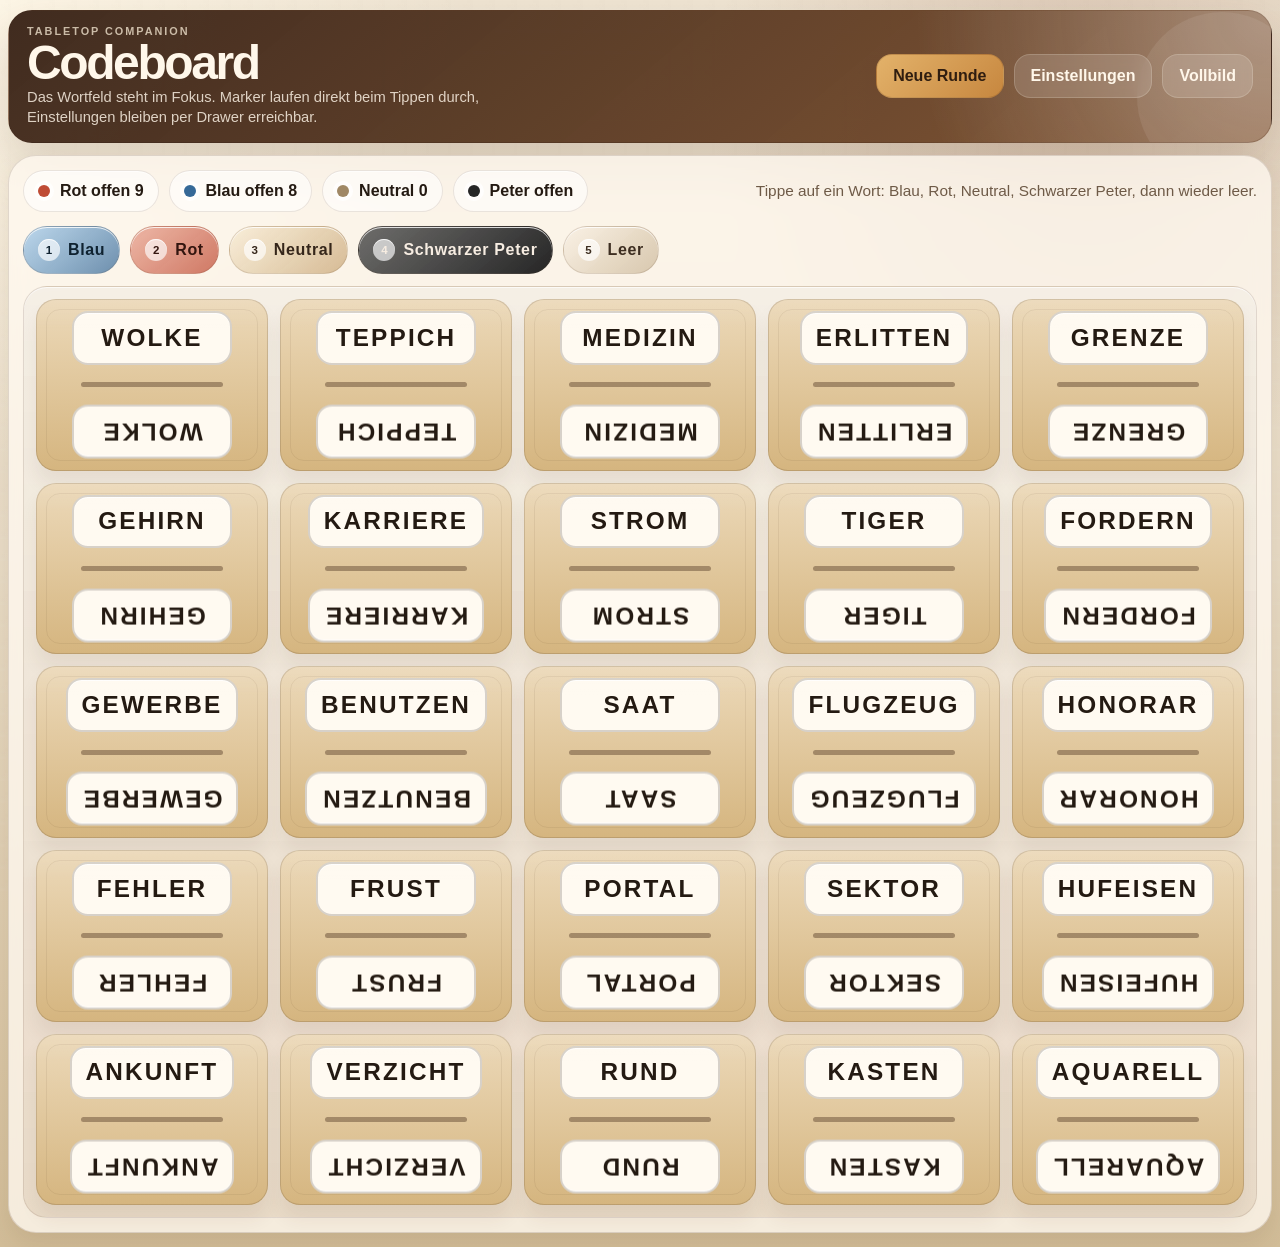
==== commit e8fcb9a1: "Add solution-card mode and companion card viewer app" ====
--- a/Codeboard/index.html
+++ b/Codeboard/index.html
@@ -991,6 +991,63 @@
       line-height: 1.5;
     }
 
+    .mode-grid {
+      display: grid;
+      grid-template-columns: repeat(2, minmax(0, 1fr));
+      gap: 10px;
+      margin-top: 14px;
+    }
+
+    .mode-grid button {
+      min-height: 56px;
+      background: rgba(255, 255, 255, 0.88);
+      color: var(--ink);
+      font-weight: 800;
+      box-shadow: inset 0 1px 0 rgba(255, 255, 255, 0.8);
+    }
+
+    .mode-grid button.is-active {
+      border-color: rgba(61, 35, 18, 0.22);
+      box-shadow:
+        inset 0 1px 0 rgba(255, 255, 255, 0.84),
+        0 12px 22px rgba(46, 31, 20, 0.1);
+      transform: translateY(-1px);
+    }
+
+    .solution-controls {
+      margin-top: 12px;
+      display: grid;
+      gap: 8px;
+    }
+
+    .solution-controls label {
+      font-size: 0.8rem;
+      letter-spacing: 0.08em;
+      text-transform: uppercase;
+      color: var(--muted);
+      font-weight: 700;
+    }
+
+    .solution-controls input {
+      width: 100%;
+      min-height: 48px;
+      padding: 10px 12px;
+      border-radius: 14px;
+      border: 1px solid rgba(82, 53, 33, 0.15);
+      background: rgba(255, 255, 255, 0.92);
+      color: var(--ink);
+      font: inherit;
+      font-weight: 700;
+      letter-spacing: 0.03em;
+    }
+
+    .solution-copy {
+      margin: 0;
+      color: var(--muted);
+      line-height: 1.45;
+      font-size: 0.86rem;
+    }
+
     @media (max-width: 760px) {
       .app-shell {
         width: min(100%, calc(100% - 14px));
@@ -1072,7 +1129,8 @@
       .segment,
       .marker-grid,
       .action-grid,
-      .meta-grid {
+      .meta-grid,
+      .mode-grid {
         grid-template-columns: 1fr;
       }
 
@@ -1185,6 +1243,31 @@
         </section>
 
         <section class="panel-block">
+          <h2>Loesungskarte</h2>
+          <p class="panel-copy">
+            Waehle zwischen manuellem Markieren und Karten-Code. Mit Karten-Code wird jede Karte
+            beim Tippen sofort korrekt aufgedeckt.
+          </p>
+          <div class="mode-grid" aria-label="Markiermodus">
+            <button id="manualModeBtn" type="button">
+              <span class="button-line">Modus</span>
+              <span class="button-title">Manuell</span>
+            </button>
+            <button id="solutionModeBtn" type="button">
+              <span class="button-line">Modus</span>
+              <span class="button-title">Karten-Code</span>
+            </button>
+          </div>
+          <div id="solutionControls" class="solution-controls">
+            <label for="solutionCardInput">Loesungskarte (1-1000)</label>
+            <input id="solutionCardInput" type="number" min="1" max="1000" inputmode="numeric" />
+            <p class="solution-copy">
+              Gleiche Kartennummer in der separaten Loesungskarten-App nutzen, damit beide Geraete dieselbe Karte sehen.
+            </p>
+          </div>
+        </section>
+
+        <section class="panel-block">
           <h2>Aktionen</h2>
           <div class="action-grid">
             <button id="undoBtn" type="button">Undo</button>
@@ -1212,8 +1295,9 @@
 
   <script src="word-pool-extra.js"></script>
   <script>
-    const STORAGE_KEY = "codeboard-state-v1";
+    const STORAGE_KEY = "codeboard-state-v2";
     const HISTORY_LIMIT = 60;
+    const TOTAL_SOLUTION_CARDS = 1000;
 
     const MARKERS = {
       red: {
@@ -1243,6 +1327,10 @@
     };
 
     const MARKER_CYCLE = ["blue", "red", "neutral", "black", null];
+    const INTERACTION_MODES = {
+      manual: "manual",
+      solution: "solution"
+    };
 
     const CARD_VARIANTS = {
       balanced: {
@@ -1358,6 +1446,10 @@
     const lockBtn = document.getElementById("lockBtn");
     const wakeBtn = document.getElementById("wakeBtn");
     const panelBackdrop = document.getElementById("panelBackdrop");
+    const manualModeBtn = document.getElementById("manualModeBtn");
+    const solutionModeBtn = document.getElementById("solutionModeBtn");
+    const solutionControls = document.getElementById("solutionControls");
+    const solutionCardInput = document.getElementById("solutionCardInput");
 
     let settingsOpen = false;
 
@@ -1385,6 +1477,18 @@
         const index = Number(card.dataset.index);
         const currentMarker = state.marks[index];
 
+        if (state.interactionMode === INTERACTION_MODES.solution) {
+          const nextMarker = state.solutionLayout[index];
+          if (currentMarker === nextMarker) {
+            return;
+          }
+
+          commit(() => {
+            state.marks[index] = nextMarker;
+          });
+          return;
+        }
+
         commit(() => {
           state.marks[index] = nextMarkerInCycle(currentMarker);
         });
@@ -1404,6 +1508,11 @@
 
       startRedBtn.addEventListener("click", () => setStartTeam("red"));
       startBlueBtn.addEventListener("click", () => setStartTeam("blue"));
+      manualModeBtn.addEventListener("click", () => setInteractionMode(INTERACTION_MODES.manual));
+      solutionModeBtn.addEventListener("click", () => setInteractionMode(INTERACTION_MODES.solution));
+      solutionCardInput.addEventListener("change", () => {
+        setSolutionCardNumber(solutionCardInput.value);
+      });
 
       newRoundBtn.addEventListener("click", () => {
         const hasProgress = state.marks.some(Boolean);
@@ -1502,10 +1611,17 @@
       lockBanner.classList.toggle("show", state.locked);
       board.innerHTML = state.words.map((word, index) => cardMarkup(word, state.marks[index], index)).join("");
       statStrip.innerHTML = statMarkup();
+      renderCycleLegend();
       statusLine.textContent = uiNotice || defaultStatusText();
       undoCountValue.textContent = String(state.history.length);
       startRedBtn.classList.toggle("is-active", state.startTeam === "red");
       startBlueBtn.classList.toggle("is-active", state.startTeam === "blue");
+      startRedBtn.disabled = state.interactionMode === INTERACTION_MODES.solution;
+      startBlueBtn.disabled = state.interactionMode === INTERACTION_MODES.solution;
+      manualModeBtn.classList.toggle("is-active", state.interactionMode === INTERACTION_MODES.manual);
+      solutionModeBtn.classList.toggle("is-active", state.interactionMode === INTERACTION_MODES.solution);
+      solutionControls.hidden = state.interactionMode !== INTERACTION_MODES.solution;
+      solutionCardInput.value = String(state.solutionCardNumber);
       lockBtn.textContent = state.locked ? "Feld entsperren" : "Feld sperren";
       wakeBtn.textContent = state.keepAwake ? "Wachhalten aus" : "Bildschirm wachhalten";
       settingsBtn.textContent = settingsOpen ? "Panel schliessen" : "Einstellungen";
@@ -1523,6 +1639,16 @@
     }
 
     function renderCycleLegend() {
+      if (state.interactionMode === INTERACTION_MODES.solution) {
+        quickMarkerBar.innerHTML = `
+          <div class="quick-marker clear">
+            <span class="cycle-step">#</span>
+            <span>Karten-Code ${state.solutionCardNumber}: Tippen deckt direkt auf.</span>
+          </div>
+        `;
+        return;
+      }
+
       quickMarkerBar.innerHTML = MARKER_CYCLE.map((marker, index) => {
         const label = marker ? MARKERS[marker].name : "Leer";
         const tone = marker || "clear";
@@ -1631,6 +1757,10 @@
     }
 
     function setStartTeam(team) {
+      if (state.interactionMode === INTERACTION_MODES.solution) {
+        return;
+      }
+
       if (state.startTeam === team) {
         return;
       }
@@ -1638,6 +1768,34 @@
       commit(() => {
         state.startTeam = team;
       });
+    }
+
+    function setInteractionMode(mode) {
+      if (!Object.values(INTERACTION_MODES).includes(mode) || state.interactionMode === mode) {
+        return;
+      }
+
+      commit(() => {
+        state.interactionMode = mode;
+        if (mode === INTERACTION_MODES.solution) {
+          applySolutionCard(state.solutionCardNumber, false);
+        }
+      });
+    }
+
+    function setSolutionCardNumber(rawValue) {
+      const parsed = Number.parseInt(String(rawValue), 10);
+      const normalized = normalizeSolutionCardNumber(parsed);
+
+      if (normalized === state.solutionCardNumber) {
+        solutionCardInput.value = String(state.solutionCardNumber);
+        return;
+      }
+
+      commit(() => {
+        applySolutionCard(normalized);
+      });
+      flashNotice(`Loesungskarte ${normalized} geladen.`);
     }
 
     function undo() {
@@ -1651,6 +1809,13 @@
       state.marks = [...previous.marks];
       state.wordQueue = normalizeWordQueue(previous.wordQueue, previous.words);
       state.startTeam = previous.startTeam;
+      state.interactionMode = Object.values(INTERACTION_MODES).includes(previous.interactionMode)
+        ? previous.interactionMode
+        : INTERACTION_MODES.manual;
+      state.solutionCardNumber = normalizeSolutionCardNumber(previous.solutionCardNumber);
+      state.solutionLayout = isValidSolutionLayout(previous.solutionLayout)
+        ? [...previous.solutionLayout]
+        : buildSolutionCard(state.solutionCardNumber).layout;
       state.locked = previous.locked;
       state.keepAwake = previous.keepAwake;
       saveState();
@@ -1677,6 +1842,9 @@
         marks: [...state.marks],
         wordQueue: [...state.wordQueue],
         startTeam: state.startTeam,
+        interactionMode: state.interactionMode,
+        solutionCardNumber: state.solutionCardNumber,
+        solutionLayout: [...state.solutionLayout],
         locked: state.locked,
         keepAwake: state.keepAwake
       };
@@ -1696,7 +1864,7 @@
           return fallback;
         }
 
-        return {
+        const loaded = {
           words: [...parsed.words],
           marks: [...parsed.marks],
           wordQueue: normalizeWordQueue(parsed.wordQueue, parsed.words),
@@ -1704,12 +1872,28 @@
             ? parsed.cardVariant
             : "contrast",
           startTeam: parsed.startTeam,
+          interactionMode: Object.values(INTERACTION_MODES).includes(parsed.interactionMode)
+            ? parsed.interactionMode
+            : INTERACTION_MODES.manual,
+          solutionCardNumber: normalizeSolutionCardNumber(parsed.solutionCardNumber),
+          solutionLayout: isValidSolutionLayout(parsed.solutionLayout)
+            ? [...parsed.solutionLayout]
+            : buildSolutionCard(normalizeSolutionCardNumber(parsed.solutionCardNumber)).layout,
           locked: parsed.locked,
           keepAwake: Boolean(parsed.keepAwake),
           history: Array.isArray(parsed.history)
             ? parsed.history.filter(isValidSnapshot).slice(-HISTORY_LIMIT)
             : []
         };
+
+        if (loaded.interactionMode === INTERACTION_MODES.solution) {
+          const solution = buildSolutionCard(loaded.solutionCardNumber);
+          loaded.solutionCardNumber = solution.cardNumber;
+          loaded.solutionLayout = solution.layout;
+          loaded.startTeam = solution.startTeam;
+        }
+
+        return loaded;
       } catch (error) {
         return fallback;
       }
@@ -1723,6 +1907,9 @@
         wordQueue: initialRound.wordQueue,
         cardVariant: "contrast",
         startTeam: "red",
+        interactionMode: INTERACTION_MODES.manual,
+        solutionCardNumber: 1,
+        solutionLayout: buildSolutionCard(1).layout,
         locked: false,
         keepAwake: false,
         history: []
@@ -1738,6 +1925,9 @@
         value.marks.length === 25 &&
         (value.wordQueue === undefined || isValidWordQueue(value.wordQueue, value.words)) &&
         (value.startTeam === "red" || value.startTeam === "blue") &&
+        (value.interactionMode === undefined || Object.values(INTERACTION_MODES).includes(value.interactionMode)) &&
+        (value.solutionCardNumber === undefined || Number.isInteger(value.solutionCardNumber)) &&
+        (value.solutionLayout === undefined || isValidSolutionLayout(value.solutionLayout)) &&
         typeof value.locked === "boolean" &&
         value.words.every((word) => typeof word === "string" && word.length > 0) &&
         value.marks.every((marker) => marker === null || ["red", "blue", "neutral", "black"].includes(marker))
@@ -1758,6 +1948,9 @@
         wordQueue: state.wordQueue,
         cardVariant: state.cardVariant,
         startTeam: state.startTeam,
+        interactionMode: state.interactionMode,
+        solutionCardNumber: state.solutionCardNumber,
+        solutionLayout: state.solutionLayout,
         locked: state.locked,
         keepAwake: state.keepAwake,
         history: state.history
@@ -1777,6 +1970,12 @@
         value.every((word) => WORD_LOOKUP.has(word) && !currentSet.has(word));
     }
 
+    function isValidSolutionLayout(value) {
+      return Array.isArray(value) &&
+        value.length === 25 &&
+        value.every((marker) => ["red", "blue", "neutral", "black"].includes(marker));
+    }
+
     function normalizeWordQueue(value, currentWords = []) {
       return isValidWordQueue(value, currentWords)
         ? [...value]
@@ -1822,7 +2021,67 @@
       return MARKER_CYCLE[(currentIndex + 1) % MARKER_CYCLE.length];
     }
 
+    function normalizeSolutionCardNumber(value) {
+      if (!Number.isFinite(value)) {
+        return 1;
+      }
+      return Math.min(TOTAL_SOLUTION_CARDS, Math.max(1, Math.floor(value)));
+    }
+
+    function createSeededRng(seed) {
+      let value = seed >>> 0;
+      return () => {
+        value = (value * 1664525 + 1013904223) >>> 0;
+        return value / 4294967296;
+      };
+    }
+
+    function shuffleWithRandom(values, random) {
+      const next = [...values];
+      for (let index = next.length - 1; index > 0; index -= 1) {
+        const swapIndex = Math.floor(random() * (index + 1));
+        const temp = next[index];
+        next[index] = next[swapIndex];
+        next[swapIndex] = temp;
+      }
+      return next;
+    }
+
+    function buildSolutionCard(cardNumber) {
+      const normalized = normalizeSolutionCardNumber(cardNumber);
+      const random = createSeededRng(9001 + normalized * 2654435761);
+      const startTeam = random() < 0.5 ? "red" : "blue";
+      const targets = startTeam === "red"
+        ? { red: 9, blue: 8 }
+        : { red: 8, blue: 9 };
+      const markerBag = [
+        ...Array(targets.red).fill("red"),
+        ...Array(targets.blue).fill("blue"),
+        ...Array(7).fill("neutral"),
+        "black"
+      ];
+
+      return {
+        cardNumber: normalized,
+        startTeam,
+        layout: shuffleWithRandom(markerBag, random)
+      };
+    }
+
+    function applySolutionCard(cardNumber, resetMarks = true) {
+      const solution = buildSolutionCard(cardNumber);
+      state.solutionCardNumber = solution.cardNumber;
+      state.solutionLayout = solution.layout;
+      state.startTeam = solution.startTeam;
+      if (resetMarks) {
+        state.marks = Array(25).fill(null);
+      }
+    }
+
     function defaultStatusText() {
+      if (state.interactionMode === INTERACTION_MODES.solution) {
+        return `Karten-Code ${state.solutionCardNumber}: Tippe auf ein Wort zum Aufdecken.${state.locked ? " Spielfeld ist gesperrt." : ""}`;
+      }
       const action = "Tippe auf ein Wort: Blau, Rot, Neutral, Schwarzer Peter, dann wieder leer.";
       const safety = state.locked ? " Spielfeld ist gesperrt." : "";
       return action + safety;
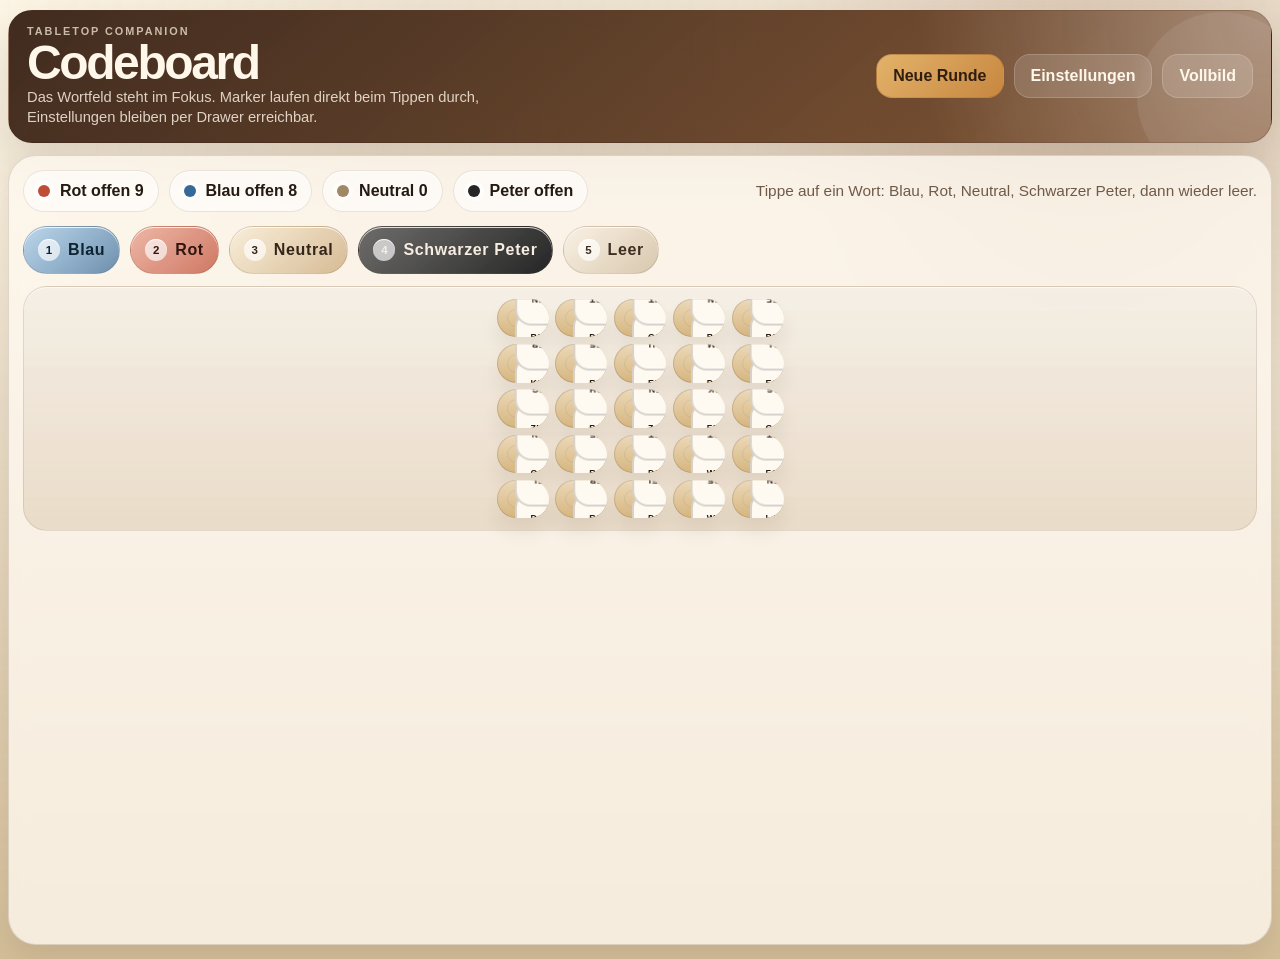
==== commit 236b6d1f: "Make both codeboard apps auto-fit 5x5 cards to viewport" ====
--- a/Codeboard/index.html
+++ b/Codeboard/index.html
@@ -36,6 +36,10 @@
       margin: 0;
       min-height: 100vh;
       font-family: "Avenir Next", "Trebuchet MS", "Segoe UI", sans-serif;
+      --board-gap: clamp(6px, 0.75vmin, 12px);
+      --board-cell: 140px;
+      --word-size: clamp(0.64rem, 1.25vw, 1.12rem);
+      --word-box-height: 2.4rem;
       color: var(--ink);
       background:
         radial-gradient(circle at top left, rgba(255, 248, 232, 0.9), transparent 26%),
@@ -342,12 +346,16 @@
         linear-gradient(180deg, rgba(255, 255, 255, 0.4), rgba(229, 213, 190, 0.5)),
         rgba(236, 224, 208, 0.85);
       box-shadow: inset 0 1px 0 rgba(255, 255, 255, 0.7);
+      display: grid;
+      place-items: center;
     }
 
     .board {
       display: grid;
-      grid-template-columns: repeat(5, minmax(0, 1fr));
-      gap: 12px;
+      grid-template-columns: repeat(5, var(--board-cell));
+      grid-auto-rows: calc(var(--board-cell) * 0.74);
+      justify-content: center;
+      gap: var(--board-gap);
     }
 
     .board.locked .card {
@@ -356,7 +364,7 @@
 
     .card {
       position: relative;
-      aspect-ratio: 1 / 0.74;
+      height: 100%;
       border: 0;
       border-radius: 20px;
       padding: 0;
@@ -412,7 +420,7 @@
       justify-content: center;
       width: 100%;
       min-height: 0;
-      font-size: clamp(0.92rem, 1.9vw, 1.64rem);
+      font-size: var(--word-size);
       line-height: 1;
       font-weight: 900;
       letter-spacing: 0.08em;
@@ -439,8 +447,8 @@
       align-items: center;
       justify-content: center;
       max-width: 100%;
-      min-width: min(76%, 10.5rem);
-      min-height: 3.5rem;
+      min-width: 76%;
+      min-height: var(--word-box-height);
       padding: 10px 14px;
       border-radius: 16px;
       border: 1px solid rgba(92, 61, 36, 0.16);
@@ -1078,10 +1086,6 @@
         text-align: left;
       }
 
-      .board {
-        gap: 8px;
-      }
-
       .board-wrap {
         padding: 10px;
       }
@@ -1100,7 +1104,7 @@
       }
 
       .word-row {
-        font-size: clamp(0.58rem, 2.6vw, 0.86rem);
+        font-size: var(--word-size);
         letter-spacing: 0.05em;
       }
 
@@ -1111,7 +1115,7 @@
 
       .word-box {
         min-width: 82%;
-        min-height: 2.65rem;
+        min-height: var(--word-box-height);
         padding: 8px 8px;
         border-radius: 12px;
       }
@@ -1148,6 +1152,35 @@
       body.settings-open .control-panel {
         transform: translateY(0);
       }
+    }
+
+    body.fullscreen-focus .app-shell {
+      width: 100vw;
+      padding: 0;
+    }
+
+    body.fullscreen-focus .hero,
+    body.fullscreen-focus .board-toolbar,
+    body.fullscreen-focus .quick-marker-bar,
+    body.fullscreen-focus .lock-banner {
+      display: none;
+    }
+
+    body.fullscreen-focus .layout {
+      margin-top: 0;
+    }
+
+    body.fullscreen-focus .board-panel {
+      min-height: 100dvh;
+      border-radius: 0;
+      padding: 6px;
+      background: rgba(255, 249, 240, 0.86);
+    }
+
+    body.fullscreen-focus .board-wrap {
+      height: calc(100dvh - 12px);
+      border-radius: 16px;
+      padding: 8px;
     }
 
     @media (prefers-reduced-motion: reduce) {
@@ -1185,7 +1218,7 @@
         </div>
         <div id="quickMarkerBar" class="quick-marker-bar is-static" aria-label="Markier-Reihenfolge"></div>
         <div id="lockBanner" class="lock-banner" aria-live="polite">Spielfeld gesperrt. Zum Entsperren den Knopf rechts nutzen.</div>
-        <div class="board-wrap">
+        <div id="boardWrap" class="board-wrap">
           <div id="board" class="board" role="grid" aria-label="Codenames Wortfeld"></div>
         </div>
       </section>
@@ -1428,6 +1461,7 @@
     let noticeTimeout = null;
 
     const board = document.getElementById("board");
+    const boardWrap = document.getElementById("boardWrap");
     const statStrip = document.getElementById("statStrip");
     const statusLine = document.getElementById("statusLine");
     const quickMarkerBar = document.getElementById("quickMarkerBar");
@@ -1598,6 +1632,8 @@
         render();
         void syncWakeLockState();
       });
+      window.addEventListener("resize", updateBoardSizing);
+      window.visualViewport?.addEventListener("resize", updateBoardSizing);
       document.addEventListener("keydown", (event) => {
         if (event.key === "Escape" && settingsOpen) {
           setSettingsOpen(false);
@@ -1626,11 +1662,36 @@
       wakeBtn.textContent = state.keepAwake ? "Wachhalten aus" : "Bildschirm wachhalten";
       settingsBtn.textContent = settingsOpen ? "Panel schliessen" : "Einstellungen";
       fullscreenBtn.textContent = document.fullscreenElement ? "Vollbild beenden" : "Vollbild";
+      document.body.classList.toggle("fullscreen-focus", Boolean(document.fullscreenElement));
       undoBtn.disabled = state.history.length === 0;
       deviceLine.textContent = wakeLockLine();
       panelBackdrop.hidden = !settingsOpen;
       document.body.classList.toggle("settings-open", settingsOpen);
       syncVariantButtonState();
+      updateBoardSizing();
+    }
+
+    function updateBoardSizing() {
+      const gap = parseFloat(getComputedStyle(document.body).getPropertyValue("--board-gap")) || 8;
+      const ratio = 0.74;
+      const boardWidth = boardWrap.clientWidth;
+      const boardHeight = boardWrap.clientHeight;
+      if (!boardWidth) {
+        return;
+      }
+
+      const byWidth = (boardWidth - gap * 4) / 5;
+      const byHeight = boardHeight
+        ? (boardHeight - gap * 4) / (5 * ratio)
+        : byWidth;
+      const cellSize = Math.max(42, Math.floor(Math.min(byWidth, byHeight)));
+
+      const wordSize = Math.max(8.8, Math.min(20, cellSize * 0.16));
+      const boxHeight = Math.max(18, Math.min(58, cellSize * 0.3));
+
+      document.body.style.setProperty("--board-cell", `${cellSize}px`);
+      document.body.style.setProperty("--word-size", `${wordSize}px`);
+      document.body.style.setProperty("--word-box-height", `${boxHeight}px`);
     }
 
     function setSettingsOpen(nextOpen) {
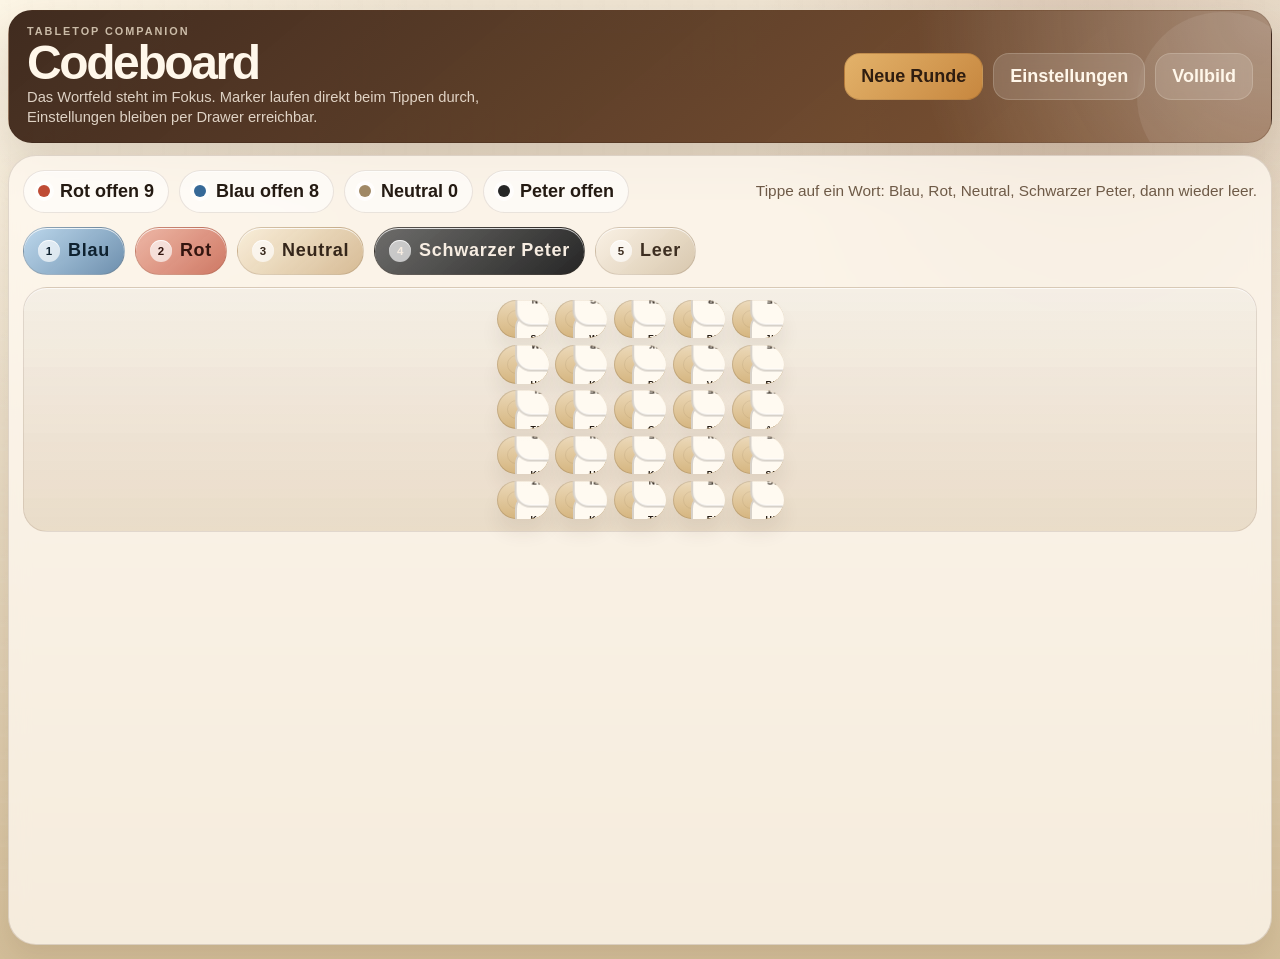
==== commit 7cad663e: "Make Codeboard typography scale with small screens" ====
--- a/Codeboard/index.html
+++ b/Codeboard/index.html
@@ -36,10 +36,11 @@
       margin: 0;
       min-height: 100vh;
       font-family: "Avenir Next", "Trebuchet MS", "Segoe UI", sans-serif;
-      --board-gap: clamp(6px, 0.75vmin, 12px);
-      --board-cell: 140px;
-      --word-size: clamp(0.64rem, 1.25vw, 1.12rem);
-      --word-box-height: 2.4rem;
+      font-size: clamp(14px, 1.8vw, 18px);
+      --board-gap: clamp(5px, 0.75vmin, 12px);
+      --board-cell: clamp(58px, min(18vw, 18dvh), 140px);
+      --word-size: clamp(0.4rem, calc(var(--board-cell) * 0.14), 1.12rem);
+      --word-box-height: clamp(1rem, calc(var(--board-cell) * 0.23), 2.4rem);
       color: var(--ink);
       background:
         radial-gradient(circle at top left, rgba(255, 248, 232, 0.9), transparent 26%),
@@ -1057,6 +1058,10 @@
     }
 
     @media (max-width: 760px) {
+      body {
+        font-size: clamp(13px, 3.6vw, 16px);
+      }
+
       .app-shell {
         width: min(100%, calc(100% - 14px));
         padding-top: 8px;
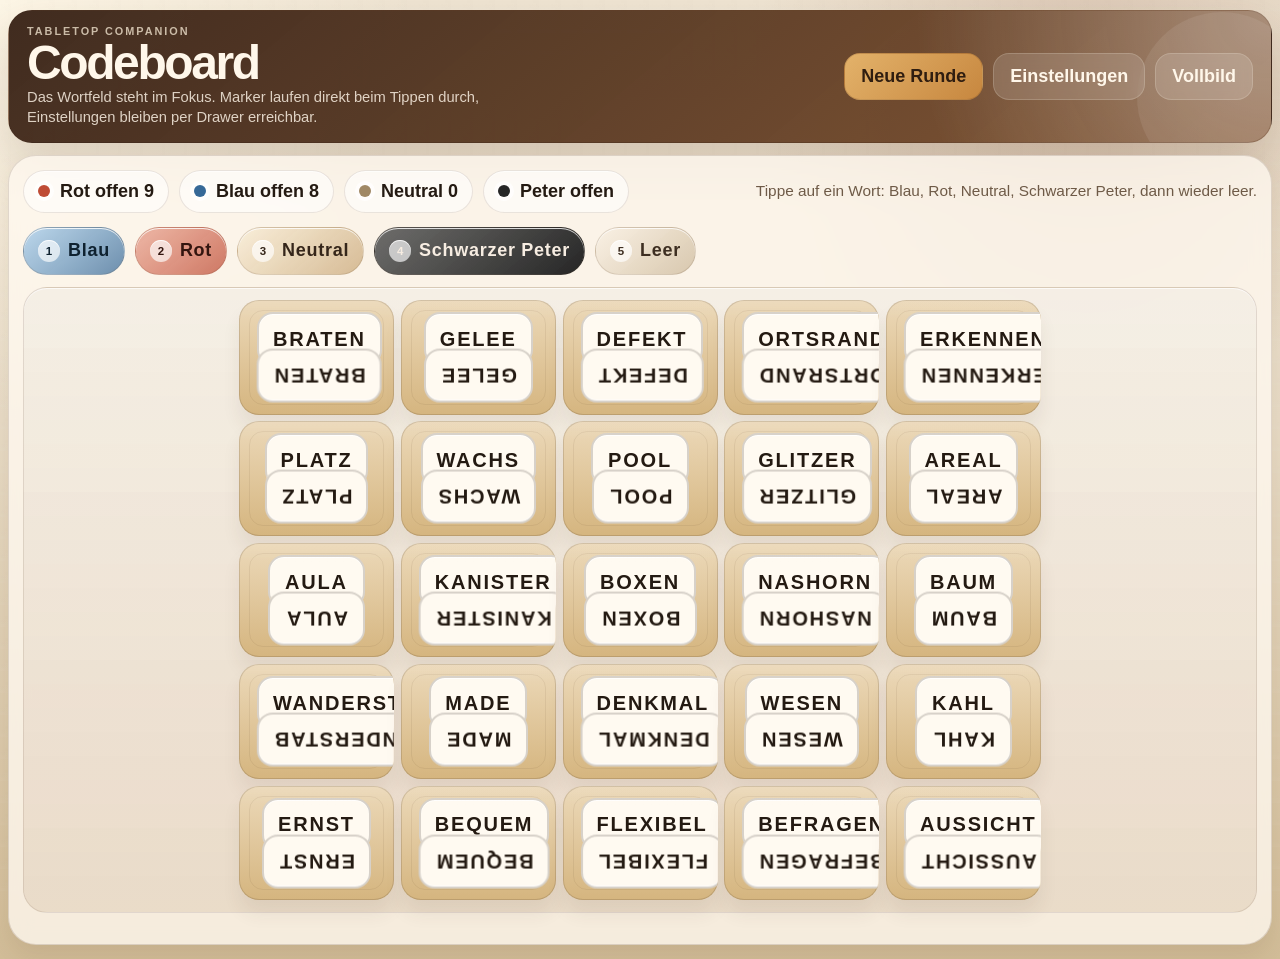
==== commit b9aa7b8c: "Fix iPhone font scaling in Codeboard" ====
--- a/Codeboard/index.html
+++ b/Codeboard/index.html
@@ -32,11 +32,16 @@
       box-sizing: border-box;
     }
 
+    html {
+      -webkit-text-size-adjust: 100%;
+      text-size-adjust: 100%;
+    }
+
     body {
       margin: 0;
       min-height: 100vh;
       font-family: "Avenir Next", "Trebuchet MS", "Segoe UI", sans-serif;
-      font-size: clamp(14px, 1.8vw, 18px);
+      font-size: clamp(11px, 1.2vw + 0.45rem, 18px);
       --board-gap: clamp(5px, 0.75vmin, 12px);
       --board-cell: clamp(58px, min(18vw, 18dvh), 140px);
       --word-size: clamp(0.4rem, calc(var(--board-cell) * 0.14), 1.12rem);
@@ -1059,7 +1064,7 @@
 
     @media (max-width: 760px) {
       body {
-        font-size: clamp(13px, 3.6vw, 16px);
+        font-size: clamp(10.5px, 2.4vw + 0.2rem, 15px);
       }
 
       .app-shell {
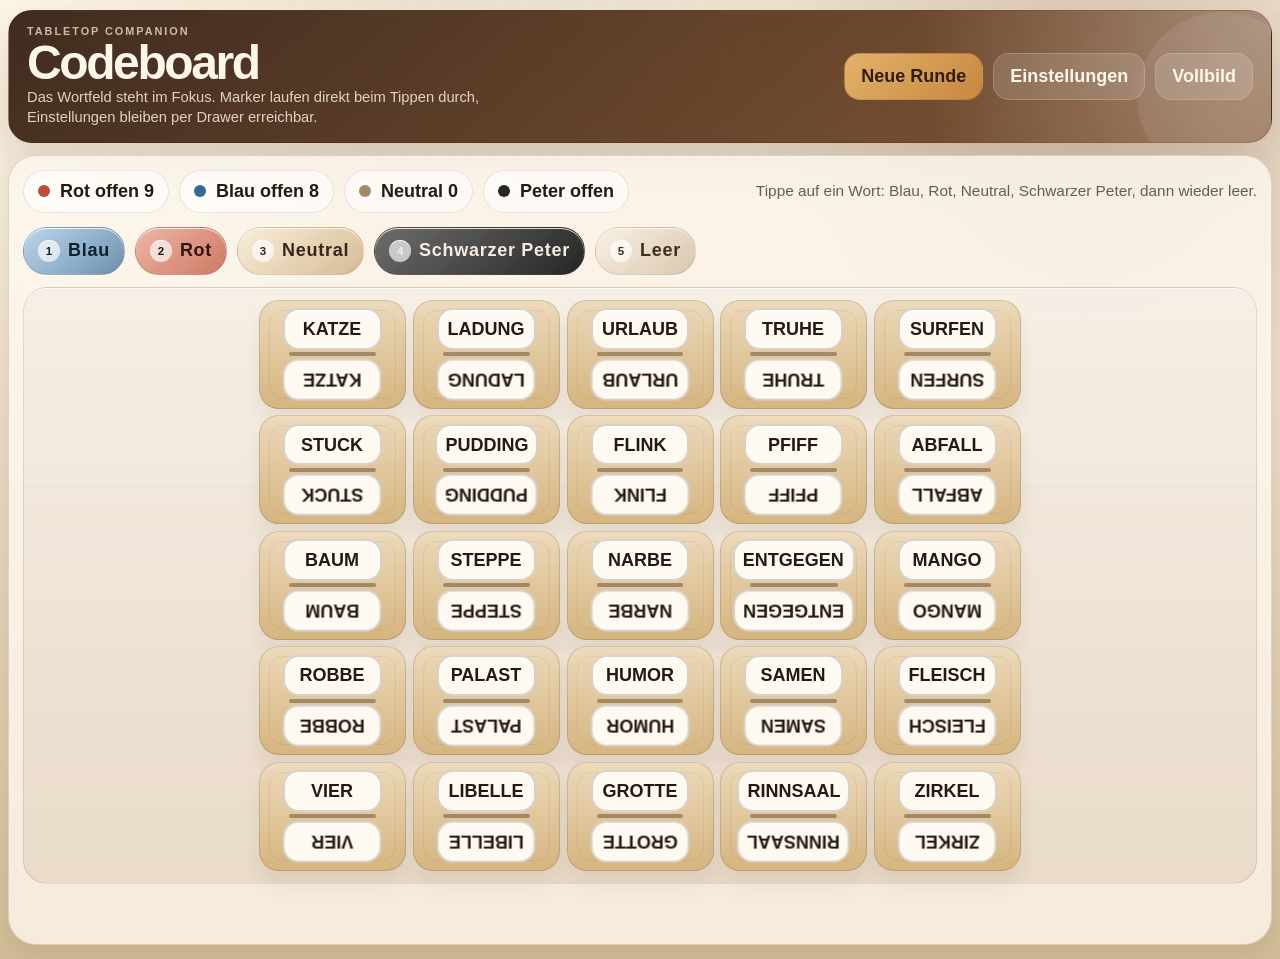
==== commit df6de411: "Fix codeboard responsive card sizing" ====
--- a/Codeboard/index.html
+++ b/Codeboard/index.html
@@ -43,9 +43,19 @@
       font-family: "Avenir Next", "Trebuchet MS", "Segoe UI", sans-serif;
       font-size: clamp(11px, 1.2vw + 0.45rem, 18px);
       --board-gap: clamp(5px, 0.75vmin, 12px);
-      --board-cell: clamp(58px, min(18vw, 18dvh), 140px);
-      --word-size: clamp(0.4rem, calc(var(--board-cell) * 0.14), 1.12rem);
-      --word-box-height: clamp(1rem, calc(var(--board-cell) * 0.23), 2.4rem);
+      --board-cell: clamp(42px, min(calc((100vw - 88px) / 5), 18dvh), 140px);
+      --word-size: clamp(0.34rem, calc(var(--board-cell) * 0.13), 1.08rem);
+      --word-box-height: clamp(0.5rem, calc(var(--board-cell) * 0.2), 2.4rem);
+      --card-pad-x: clamp(5px, calc(var(--board-cell) * 0.09), 18px);
+      --card-pad-y: clamp(3px, calc(var(--board-cell) * 0.06), 10px);
+      --word-box-pad-x: clamp(3px, calc(var(--board-cell) * 0.055), 12px);
+      --word-box-pad-y: clamp(1px, calc(var(--board-cell) * 0.025), 8px);
+      --word-divider-height: clamp(2px, calc(var(--board-cell) * 0.03), 5px);
+      --wayfinder-pad-left: clamp(15px, calc(var(--board-cell) * 0.18), 34px);
+      --wayfinder-dot-left: clamp(5px, calc(var(--board-cell) * 0.085), 12px);
+      --wayfinder-dot-size: clamp(5px, calc(var(--board-cell) * 0.075), 10px);
+      --overlay-word-size: clamp(0.42rem, calc(var(--board-cell) * 0.1), 0.95rem);
+      --overlay-badge-size: clamp(0.46rem, calc(var(--board-cell) * 0.12), 1rem);
       color: var(--ink);
       background:
         radial-gradient(circle at top left, rgba(255, 248, 232, 0.9), transparent 26%),
@@ -390,7 +400,7 @@
     .card::before {
       content: "";
       position: absolute;
-      inset: 10px;
+      inset: clamp(4px, calc(var(--board-cell) * 0.07), 10px);
       border-radius: 14px;
       border: 1px solid rgba(82, 53, 33, 0.08);
       pointer-events: none;
@@ -414,7 +424,7 @@
     .card-face {
       position: absolute;
       inset: 0;
-      padding: 12px 18px;
+      padding: var(--card-pad-y) var(--card-pad-x);
       display: grid;
       grid-template-rows: auto 1fr auto;
       align-items: stretch;
@@ -429,7 +439,7 @@
       font-size: var(--word-size);
       line-height: 1;
       font-weight: 900;
-      letter-spacing: 0.08em;
+      letter-spacing: 0;
       text-transform: uppercase;
       text-align: center;
       text-wrap: balance;
@@ -455,9 +465,11 @@
       max-width: 100%;
       min-width: 76%;
       min-height: var(--word-box-height);
-      padding: 10px 14px;
+      padding: var(--word-box-pad-y) var(--word-box-pad-x);
       border-radius: 16px;
       border: 1px solid rgba(92, 61, 36, 0.16);
+      white-space: nowrap;
+      overflow: hidden;
       background:
         linear-gradient(180deg, rgba(244, 230, 202, 0.68), rgba(216, 188, 145, 0.8)),
         rgba(239, 222, 195, 0.7);
@@ -489,13 +501,13 @@
     }
 
     .board[data-card-variant="contrast"] .word-row {
-      letter-spacing: 0.09em;
+      letter-spacing: 0;
       text-shadow: none;
     }
 
     .board[data-card-variant="contrast"] .word-box {
       min-width: min(82%, 11rem);
-      min-height: 3.35rem;
+      min-height: var(--word-box-height);
       background: #fffaf1;
       border: 2px solid rgba(36, 26, 18, 0.18);
       box-shadow: inset 0 1px 0 rgba(255, 255, 255, 0.88);
@@ -508,14 +520,14 @@
 
     .board[data-card-variant="contrast"] .word-divider {
       width: 72%;
-      height: 5px;
+      height: var(--word-divider-height);
       background: rgba(78, 51, 31, 0.42);
       box-shadow: none;
       opacity: 1;
     }
 
     .board[data-card-variant="rails"] .card-face {
-      padding-inline: 16px;
+      padding-inline: var(--card-pad-x);
     }
 
     .board[data-card-variant="rails"] .word-row {
@@ -524,7 +536,7 @@
 
     .board[data-card-variant="rails"] .word-box {
       min-width: min(68%, 9rem);
-      min-height: 3.1rem;
+      min-height: var(--word-box-height);
       border-radius: 14px;
       background:
         linear-gradient(180deg, rgba(248, 239, 223, 0.92), rgba(228, 205, 171, 0.9)),
@@ -549,7 +561,7 @@
 
     .board[data-card-variant="rails"] .word-divider {
       width: 54%;
-      height: 3px;
+      height: var(--word-divider-height);
       box-shadow: none;
       opacity: 0.88;
     }
@@ -560,7 +572,7 @@
 
     .board[data-card-variant="wayfinder"] .word-box {
       min-width: min(80%, 11rem);
-      padding: 10px 14px 12px 34px;
+      padding: var(--word-box-pad-y) var(--word-box-pad-x) var(--word-box-pad-y) var(--wayfinder-pad-left);
       background: #fff8ee;
       border-color: rgba(78, 55, 34, 0.16);
     }
@@ -573,19 +585,19 @@
     }
 
     .board[data-card-variant="wayfinder"] .word-box::before {
-      left: 12px;
+      left: var(--wayfinder-dot-left);
       top: 50%;
-      width: 10px;
-      height: 10px;
+      width: var(--wayfinder-dot-size);
+      height: var(--wayfinder-dot-size);
       border-radius: 999px;
       transform: translateY(-50%);
     }
 
     .board[data-card-variant="wayfinder"] .word-box::after {
-      left: 28px;
-      right: 14px;
-      bottom: 8px;
-      height: 3px;
+      left: calc(var(--wayfinder-pad-left) - clamp(4px, calc(var(--board-cell) * 0.04), 8px));
+      right: var(--word-box-pad-x);
+      bottom: var(--word-box-pad-y);
+      height: clamp(2px, calc(var(--board-cell) * 0.025), 3px);
       border-radius: 999px;
     }
 
@@ -653,7 +665,7 @@
 
     .word-divider {
       width: 68%;
-      height: 4px;
+      height: var(--word-divider-height);
       border-radius: 999px;
       justify-self: center;
       align-self: center;
@@ -661,7 +673,7 @@
         linear-gradient(90deg, rgba(97, 67, 43, 0), rgba(97, 67, 43, 0.28), rgba(97, 67, 43, 0.42), rgba(97, 67, 43, 0.28), rgba(97, 67, 43, 0));
       box-shadow:
         0 1px 0 rgba(255, 246, 233, 0.28),
-        0 0 0 10px rgba(236, 219, 191, 0.12);
+        0 0 0 clamp(3px, calc(var(--board-cell) * 0.07), 10px) rgba(236, 219, 191, 0.12);
       opacity: 0.82;
     }
 
@@ -676,7 +688,7 @@
       display: flex;
       flex-direction: column;
       justify-content: space-between;
-      padding: 16px 18px;
+      padding: var(--card-pad-y) var(--card-pad-x);
       color: #fff8ef;
     }
 
@@ -687,13 +699,13 @@
     .overlay.centered {
       align-items: center;
       justify-content: center;
-      padding: 18px;
+      padding: var(--card-pad-y) var(--card-pad-x);
     }
 
     .overlay::before {
       content: "";
       position: absolute;
-      inset: 10px;
+      inset: clamp(4px, calc(var(--board-cell) * 0.07), 10px);
       border-radius: 14px;
       border: 1px solid rgba(255, 255, 255, 0.16);
     }
@@ -722,11 +734,13 @@
       align-items: center;
       justify-content: center;
       min-height: 42%;
-      font-size: clamp(0.74rem, 1.35vw, 1.1rem);
+      font-size: var(--overlay-word-size);
       font-weight: 900;
-      letter-spacing: 0.18em;
+      letter-spacing: 0;
       text-transform: uppercase;
       text-align: center;
+      white-space: nowrap;
+      overflow: hidden;
     }
 
     .overlay-word.bottom {
@@ -737,12 +751,15 @@
       position: relative;
       z-index: 1;
       align-self: center;
-      min-width: 64px;
-      padding: 10px 16px;
+      min-width: min(64px, 78%);
+      padding: var(--word-box-pad-y) var(--word-box-pad-x);
       border-radius: 999px;
       text-align: center;
       font-weight: 900;
-      letter-spacing: 0.12em;
+      letter-spacing: 0;
+      font-size: var(--overlay-badge-size);
+      white-space: nowrap;
+      overflow: hidden;
       background: rgba(255, 255, 255, 0.14);
       box-shadow: inset 0 0 0 1px rgba(255, 255, 255, 0.15);
     }
@@ -754,8 +771,8 @@
 
     .overlay.centered .overlay-badge {
       min-width: min(78%, 12rem);
-      padding: 14px 18px;
-      font-size: clamp(0.92rem, 1.6vw, 1.16rem);
+      padding: calc(var(--word-box-pad-y) + 2px) calc(var(--word-box-pad-x) + 4px);
+      font-size: var(--overlay-badge-size);
     }
 
     .keep-awake-video {
@@ -1110,23 +1127,23 @@
 
       .card-face,
       .overlay {
-        padding: 12px;
+        padding: var(--card-pad-y) var(--card-pad-x);
       }
 
       .word-row {
         font-size: var(--word-size);
-        letter-spacing: 0.05em;
+        letter-spacing: 0;
       }
 
       .overlay-word {
-        font-size: clamp(0.52rem, 2vw, 0.78rem);
-        letter-spacing: 0.09em;
+        font-size: var(--overlay-word-size);
+        letter-spacing: 0;
       }
 
       .word-box {
         min-width: 82%;
         min-height: var(--word-box-height);
-        padding: 8px 8px;
+        padding: var(--word-box-pad-y) var(--word-box-pad-x);
         border-radius: 12px;
       }
 
@@ -1496,10 +1513,15 @@
     const solutionCardInput = document.getElementById("solutionCardInput");
 
     let settingsOpen = false;
+    let boardSizingFrame = 0;
+    const boardResizeObserver = "ResizeObserver" in window
+      ? new ResizeObserver(scheduleBoardSizing)
+      : null;
 
     renderCycleLegend();
     renderVariantButtons();
     attachEvents();
+    boardResizeObserver?.observe(boardWrap);
     render();
 
     if (state.keepAwake) {
@@ -1642,8 +1664,8 @@
         render();
         void syncWakeLockState();
       });
-      window.addEventListener("resize", updateBoardSizing);
-      window.visualViewport?.addEventListener("resize", updateBoardSizing);
+      window.addEventListener("resize", scheduleBoardSizing);
+      window.visualViewport?.addEventListener("resize", scheduleBoardSizing);
       document.addEventListener("keydown", (event) => {
         if (event.key === "Escape" && settingsOpen) {
           setSettingsOpen(false);
@@ -1681,27 +1703,123 @@
       updateBoardSizing();
     }
 
+    function scheduleBoardSizing() {
+      if (boardSizingFrame) {
+        return;
+      }
+
+      boardSizingFrame = window.requestAnimationFrame(() => {
+        boardSizingFrame = 0;
+        updateBoardSizing();
+      });
+    }
+
     function updateBoardSizing() {
       const gap = parseFloat(getComputedStyle(document.body).getPropertyValue("--board-gap")) || 8;
       const ratio = 0.74;
-      const boardWidth = boardWrap.clientWidth;
-      const boardHeight = boardWrap.clientHeight;
+      const wrapStyle = getComputedStyle(boardWrap);
+      const inlinePadding = cssPixels(wrapStyle, "padding-left") + cssPixels(wrapStyle, "padding-right");
+      const blockPadding = cssPixels(wrapStyle, "padding-top") + cssPixels(wrapStyle, "padding-bottom");
+      const boardWidth = Math.max(0, boardWrap.clientWidth - inlinePadding);
       if (!boardWidth) {
         return;
       }
+
+      const viewport = window.visualViewport;
+      const viewportWidth = viewport?.width || window.innerWidth || boardWrap.clientWidth;
+      const viewportHeight = viewport?.height || window.innerHeight || boardWrap.clientHeight;
+      const wrapTop = Math.max(0, boardWrap.getBoundingClientRect().top);
+      const viewportHeightBudget = Math.max(0, viewportHeight - wrapTop - 12 - blockPadding);
+      const fullscreenHeightBudget = document.fullscreenElement
+        ? Math.max(0, boardWrap.clientHeight - blockPadding)
+        : 0;
+      const boardHeight = Math.max(viewportHeightBudget, fullscreenHeightBudget);
 
       const byWidth = (boardWidth - gap * 4) / 5;
       const byHeight = boardHeight
         ? (boardHeight - gap * 4) / (5 * ratio)
         : byWidth;
-      const cellSize = Math.max(42, Math.floor(Math.min(byWidth, byHeight)));
-
-      const wordSize = Math.max(8.8, Math.min(20, cellSize * 0.16));
-      const boxHeight = Math.max(18, Math.min(58, cellSize * 0.3));
-
-      document.body.style.setProperty("--board-cell", `${cellSize}px`);
-      document.body.style.setProperty("--word-size", `${wordSize}px`);
-      document.body.style.setProperty("--word-box-height", `${boxHeight}px`);
+      const minimumCellSize = viewportWidth < 520 || viewportHeight < 520 ? 34 : 42;
+      const rawCellSize = Math.min(byWidth, byHeight);
+      const cellSize = Math.max(minimumCellSize, Math.floor(Number.isFinite(rawCellSize) ? rawCellSize : byWidth));
+      const rowHeight = cellSize * ratio;
+      const cardPadY = clampNumber(rowHeight * 0.075, 3, 10);
+      const cardPadX = clampNumber(cellSize * 0.09, 5, 18);
+      const dividerHeight = clampNumber(rowHeight * 0.035, 2, 5);
+      const availableLabelHeight = Math.max(8, (rowHeight - cardPadY * 2 - dividerHeight) / 2);
+      const boxHeight = clampNumber(availableLabelHeight * 0.94, 8, 42);
+      const wordSize = clampNumber(Math.min(cellSize * 0.14, boxHeight * 0.62), 5.2, 18);
+      const wordBoxPadX = clampNumber(cellSize * 0.055, 3, 12);
+      const wordBoxPadY = clampNumber(boxHeight * 0.14, 1, 8);
+      const wayfinderPadLeft = clampNumber(cellSize * 0.18, 15, 34);
+      const wayfinderDotLeft = clampNumber(cellSize * 0.085, 5, 12);
+      const wayfinderDotSize = clampNumber(cellSize * 0.075, 5, 10);
+      const overlayWordSize = clampNumber(Math.min(cellSize * 0.1, rowHeight * 0.18), 6.2, 15);
+      const overlayBadgeSize = clampNumber(Math.min(cellSize * 0.12, rowHeight * 0.22), 7, 16);
+
+      setBodyPixels("--board-cell", cellSize);
+      setBodyPixels("--word-size", wordSize);
+      setBodyPixels("--word-box-height", boxHeight);
+      setBodyPixels("--card-pad-x", cardPadX);
+      setBodyPixels("--card-pad-y", cardPadY);
+      setBodyPixels("--word-box-pad-x", wordBoxPadX);
+      setBodyPixels("--word-box-pad-y", wordBoxPadY);
+      setBodyPixels("--word-divider-height", dividerHeight);
+      setBodyPixels("--wayfinder-pad-left", wayfinderPadLeft);
+      setBodyPixels("--wayfinder-dot-left", wayfinderDotLeft);
+      setBodyPixels("--wayfinder-dot-size", wayfinderDotSize);
+      setBodyPixels("--overlay-word-size", overlayWordSize);
+      setBodyPixels("--overlay-badge-size", overlayBadgeSize);
+      fitCardText(wordSize, overlayWordSize, overlayBadgeSize, cellSize);
+    }
+
+    function cssPixels(style, property) {
+      return parseFloat(style.getPropertyValue(property)) || 0;
+    }
+
+    function clampNumber(value, min, max) {
+      return Math.min(max, Math.max(min, value));
+    }
+
+    function setBodyPixels(property, value) {
+      document.body.style.setProperty(property, `${Number(value).toFixed(2)}px`);
+    }
+
+    function fitCardText(wordSize, overlayWordSize, overlayBadgeSize, cellSize) {
+      const minWordSize = clampNumber(cellSize * 0.07, 5.2, Math.min(8.5, wordSize));
+      const minOverlaySize = clampNumber(cellSize * 0.06, 5.2, Math.min(8, overlayWordSize));
+      const minBadgeSize = clampNumber(cellSize * 0.07, 5.8, Math.min(8.5, overlayBadgeSize));
+
+      board.querySelectorAll(".card").forEach((card) => {
+        fitElementsTogether(card.querySelectorAll(".word-box"), wordSize, minWordSize);
+        fitElementsTogether(card.querySelectorAll(".overlay-word"), overlayWordSize, minOverlaySize);
+        fitElementsTogether(card.querySelectorAll(".overlay-badge"), overlayBadgeSize, minBadgeSize);
+      });
+    }
+
+    function fitElementsTogether(elements, baseSize, minSize) {
+      const targets = Array.from(elements);
+      if (!targets.length) {
+        return;
+      }
+
+      targets.forEach((target) => target.style.removeProperty("font-size"));
+      const scale = targets.reduce((nextScale, target) => {
+        if (!target.clientWidth || !target.scrollWidth || target.scrollWidth <= target.clientWidth) {
+          return nextScale;
+        }
+
+        return Math.min(nextScale, target.clientWidth / target.scrollWidth);
+      }, 1);
+
+      if (scale >= 1) {
+        return;
+      }
+
+      const fittedSize = Math.max(minSize, baseSize * scale * 0.98);
+      targets.forEach((target) => {
+        target.style.fontSize = `${fittedSize.toFixed(2)}px`;
+      });
     }
 
     function setSettingsOpen(nextOpen) {
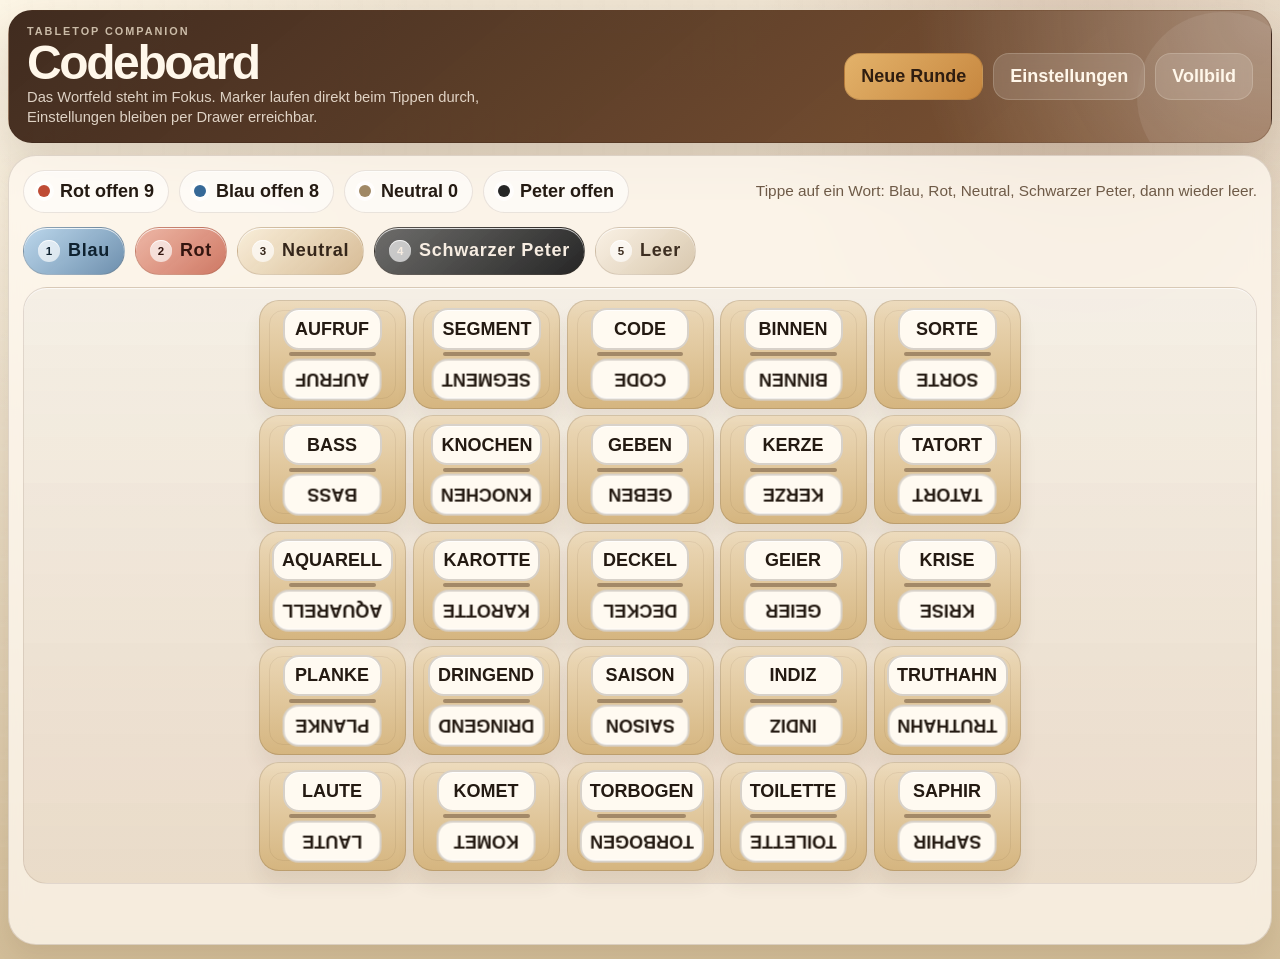
==== commit 5c177d30: "Add card scaling controls" ====
--- a/Codeboard/index.html
+++ b/Codeboard/index.html
@@ -902,12 +902,18 @@
     .segment button,
     .variant-grid button,
     .marker-grid button,
-    .action-grid button {
+    .action-grid button,
+    .scale-controls button {
       min-height: 56px;
       background: rgba(255, 255, 255, 0.88);
       color: var(--ink);
       font-weight: 800;
       box-shadow: inset 0 1px 0 rgba(255, 255, 255, 0.8);
+    }
+
+    .scale-controls .button-title {
+      font-size: 1.36rem;
+      line-height: 1;
     }
 
     .segment button.is-active,
@@ -972,6 +978,30 @@
       font-weight: 600;
       letter-spacing: 0;
       text-transform: none;
+    }
+
+    .scale-controls {
+      display: grid;
+      grid-template-columns: minmax(0, 1fr) auto minmax(0, 1fr);
+      align-items: center;
+      gap: 10px;
+      margin-top: 14px;
+    }
+
+    .scale-value {
+      min-width: 74px;
+      min-height: 56px;
+      padding: 12px 10px;
+      display: inline-flex;
+      align-items: center;
+      justify-content: center;
+      border-radius: 14px;
+      border: 1px solid rgba(82, 53, 33, 0.12);
+      background: rgba(255, 255, 255, 0.78);
+      color: var(--ink);
+      font-weight: 900;
+      letter-spacing: -0.02em;
+      box-shadow: inset 0 1px 0 rgba(255, 255, 255, 0.76);
     }
 
     .meta-grid {
@@ -1291,6 +1321,17 @@
             Fuenf Kartenvarianten setzen unterschiedliche Ideen aus der Recherche um: mehr Kontrast,
             mehr Abstand zur Mitte, Orientierungscues oder farbliche Trennung der Seiten.
           </p>
+          <div class="scale-controls" aria-label="Kartengroesse und Schriftgroesse">
+            <button id="scaleDownBtn" type="button" aria-label="Karten und Schrift verkleinern">
+              <span class="button-line">Groesse</span>
+              <span class="button-title">-</span>
+            </button>
+            <span id="scaleValue" class="scale-value" aria-live="polite">100%</span>
+            <button id="scaleUpBtn" type="button" aria-label="Karten und Schrift vergroessern">
+              <span class="button-line">Groesse</span>
+              <span class="button-title">+</span>
+            </button>
+          </div>
           <div id="variantGrid" class="variant-grid" aria-label="Kartenvarianten"></div>
         </section>
 
@@ -1358,6 +1399,9 @@
     const STORAGE_KEY = "codeboard-state-v2";
     const HISTORY_LIMIT = 60;
     const TOTAL_SOLUTION_CARDS = 1000;
+    const BOARD_SCALE_MIN = 0.8;
+    const BOARD_SCALE_MAX = 1.2;
+    const BOARD_SCALE_STEP = 0.05;
 
     const MARKERS = {
       red: {
@@ -1511,6 +1555,9 @@
     const solutionModeBtn = document.getElementById("solutionModeBtn");
     const solutionControls = document.getElementById("solutionControls");
     const solutionCardInput = document.getElementById("solutionCardInput");
+    const scaleDownBtn = document.getElementById("scaleDownBtn");
+    const scaleUpBtn = document.getElementById("scaleUpBtn");
+    const scaleValue = document.getElementById("scaleValue");
 
     let settingsOpen = false;
     let boardSizingFrame = 0;
@@ -1578,6 +1625,12 @@
       solutionModeBtn.addEventListener("click", () => setInteractionMode(INTERACTION_MODES.solution));
       solutionCardInput.addEventListener("change", () => {
         setSolutionCardNumber(solutionCardInput.value);
+      });
+      scaleDownBtn.addEventListener("click", () => {
+        setBoardScale(state.boardScale - BOARD_SCALE_STEP);
+      });
+      scaleUpBtn.addEventListener("click", () => {
+        setBoardScale(state.boardScale + BOARD_SCALE_STEP);
       });
 
       newRoundBtn.addEventListener("click", () => {
@@ -1690,6 +1743,7 @@
       solutionModeBtn.classList.toggle("is-active", state.interactionMode === INTERACTION_MODES.solution);
       solutionControls.hidden = state.interactionMode !== INTERACTION_MODES.solution;
       solutionCardInput.value = String(state.solutionCardNumber);
+      updateScaleControls();
       lockBtn.textContent = state.locked ? "Feld entsperren" : "Feld sperren";
       wakeBtn.textContent = state.keepAwake ? "Wachhalten aus" : "Bildschirm wachhalten";
       settingsBtn.textContent = settingsOpen ? "Panel schliessen" : "Einstellungen";
@@ -1739,23 +1793,25 @@
       const byHeight = boardHeight
         ? (boardHeight - gap * 4) / (5 * ratio)
         : byWidth;
-      const minimumCellSize = viewportWidth < 520 || viewportHeight < 520 ? 34 : 42;
-      const rawCellSize = Math.min(byWidth, byHeight);
+      const boardScale = normalizeBoardScale(state.boardScale);
+      const baseMinimumCellSize = viewportWidth < 520 || viewportHeight < 520 ? 34 : 42;
+      const minimumCellSize = baseMinimumCellSize * boardScale;
+      const rawCellSize = Math.min(byWidth, byHeight) * boardScale;
       const cellSize = Math.max(minimumCellSize, Math.floor(Number.isFinite(rawCellSize) ? rawCellSize : byWidth));
       const rowHeight = cellSize * ratio;
-      const cardPadY = clampNumber(rowHeight * 0.075, 3, 10);
-      const cardPadX = clampNumber(cellSize * 0.09, 5, 18);
-      const dividerHeight = clampNumber(rowHeight * 0.035, 2, 5);
-      const availableLabelHeight = Math.max(8, (rowHeight - cardPadY * 2 - dividerHeight) / 2);
-      const boxHeight = clampNumber(availableLabelHeight * 0.94, 8, 42);
-      const wordSize = clampNumber(Math.min(cellSize * 0.14, boxHeight * 0.62), 5.2, 18);
-      const wordBoxPadX = clampNumber(cellSize * 0.055, 3, 12);
-      const wordBoxPadY = clampNumber(boxHeight * 0.14, 1, 8);
-      const wayfinderPadLeft = clampNumber(cellSize * 0.18, 15, 34);
-      const wayfinderDotLeft = clampNumber(cellSize * 0.085, 5, 12);
-      const wayfinderDotSize = clampNumber(cellSize * 0.075, 5, 10);
-      const overlayWordSize = clampNumber(Math.min(cellSize * 0.1, rowHeight * 0.18), 6.2, 15);
-      const overlayBadgeSize = clampNumber(Math.min(cellSize * 0.12, rowHeight * 0.22), 7, 16);
+      const cardPadY = clampNumber(rowHeight * 0.075, 3 * boardScale, 10 * boardScale);
+      const cardPadX = clampNumber(cellSize * 0.09, 5 * boardScale, 18 * boardScale);
+      const dividerHeight = clampNumber(rowHeight * 0.035, 2 * boardScale, 5 * boardScale);
+      const availableLabelHeight = Math.max(8 * boardScale, (rowHeight - cardPadY * 2 - dividerHeight) / 2);
+      const boxHeight = clampNumber(availableLabelHeight * 0.94, 8 * boardScale, 42 * boardScale);
+      const wordSize = clampNumber(Math.min(cellSize * 0.14, boxHeight * 0.62), 5.2 * boardScale, 18 * boardScale);
+      const wordBoxPadX = clampNumber(cellSize * 0.055, 3 * boardScale, 12 * boardScale);
+      const wordBoxPadY = clampNumber(boxHeight * 0.14, 1 * boardScale, 8 * boardScale);
+      const wayfinderPadLeft = clampNumber(cellSize * 0.18, 15 * boardScale, 34 * boardScale);
+      const wayfinderDotLeft = clampNumber(cellSize * 0.085, 5 * boardScale, 12 * boardScale);
+      const wayfinderDotSize = clampNumber(cellSize * 0.075, 5 * boardScale, 10 * boardScale);
+      const overlayWordSize = clampNumber(Math.min(cellSize * 0.1, rowHeight * 0.18), 6.2 * boardScale, 15 * boardScale);
+      const overlayBadgeSize = clampNumber(Math.min(cellSize * 0.12, rowHeight * 0.22), 7 * boardScale, 16 * boardScale);
 
       setBodyPixels("--board-cell", cellSize);
       setBodyPixels("--word-size", wordSize);
@@ -1786,9 +1842,10 @@
     }
 
     function fitCardText(wordSize, overlayWordSize, overlayBadgeSize, cellSize) {
-      const minWordSize = clampNumber(cellSize * 0.07, 5.2, Math.min(8.5, wordSize));
-      const minOverlaySize = clampNumber(cellSize * 0.06, 5.2, Math.min(8, overlayWordSize));
-      const minBadgeSize = clampNumber(cellSize * 0.07, 5.8, Math.min(8.5, overlayBadgeSize));
+      const boardScale = normalizeBoardScale(state.boardScale);
+      const minWordSize = clampNumber(cellSize * 0.07, 5.2 * boardScale, Math.min(8.5 * boardScale, wordSize));
+      const minOverlaySize = clampNumber(cellSize * 0.06, 5.2 * boardScale, Math.min(8 * boardScale, overlayWordSize));
+      const minBadgeSize = clampNumber(cellSize * 0.07, 5.8 * boardScale, Math.min(8.5 * boardScale, overlayBadgeSize));
 
       board.querySelectorAll(".card").forEach((card) => {
         fitElementsTogether(card.querySelectorAll(".word-box"), wordSize, minWordSize);
@@ -1825,6 +1882,28 @@
     function setSettingsOpen(nextOpen) {
       settingsOpen = nextOpen;
       render();
+    }
+
+    function setBoardScale(nextScale) {
+      const normalized = normalizeBoardScale(nextScale);
+      if (normalized === state.boardScale) {
+        return;
+      }
+
+      state.boardScale = normalized;
+      saveState();
+      flashNotice(`Groesse: ${formatScale(state.boardScale)}.`);
+    }
+
+    function updateScaleControls() {
+      const scale = normalizeBoardScale(state.boardScale);
+      scaleValue.textContent = formatScale(scale);
+      scaleDownBtn.disabled = scale <= BOARD_SCALE_MIN;
+      scaleUpBtn.disabled = scale >= BOARD_SCALE_MAX;
+    }
+
+    function formatScale(scale) {
+      return `${Math.round(normalizeBoardScale(scale) * 100)}%`;
     }
 
     function renderCycleLegend() {
@@ -2060,6 +2139,7 @@
           cardVariant: Object.prototype.hasOwnProperty.call(CARD_VARIANTS, parsed.cardVariant)
             ? parsed.cardVariant
             : "contrast",
+          boardScale: normalizeBoardScale(parsed.boardScale),
           startTeam: parsed.startTeam,
           interactionMode: Object.values(INTERACTION_MODES).includes(parsed.interactionMode)
             ? parsed.interactionMode
@@ -2095,6 +2175,7 @@
         marks: Array(25).fill(null),
         wordQueue: initialRound.wordQueue,
         cardVariant: "contrast",
+        boardScale: 1,
         startTeam: "red",
         interactionMode: INTERACTION_MODES.manual,
         solutionCardNumber: 1,
@@ -2136,6 +2217,7 @@
         marks: state.marks,
         wordQueue: state.wordQueue,
         cardVariant: state.cardVariant,
+        boardScale: state.boardScale,
         startTeam: state.startTeam,
         interactionMode: state.interactionMode,
         solutionCardNumber: state.solutionCardNumber,
@@ -2215,6 +2297,16 @@
         return 1;
       }
       return Math.min(TOTAL_SOLUTION_CARDS, Math.max(1, Math.floor(value)));
+    }
+
+    function normalizeBoardScale(value) {
+      const parsed = Number(value);
+      if (!Number.isFinite(parsed)) {
+        return 1;
+      }
+
+      const stepped = Math.round(parsed / BOARD_SCALE_STEP) * BOARD_SCALE_STEP;
+      return Number(clampNumber(stepped, BOARD_SCALE_MIN, BOARD_SCALE_MAX).toFixed(2));
     }
 
     function createSeededRng(seed) {
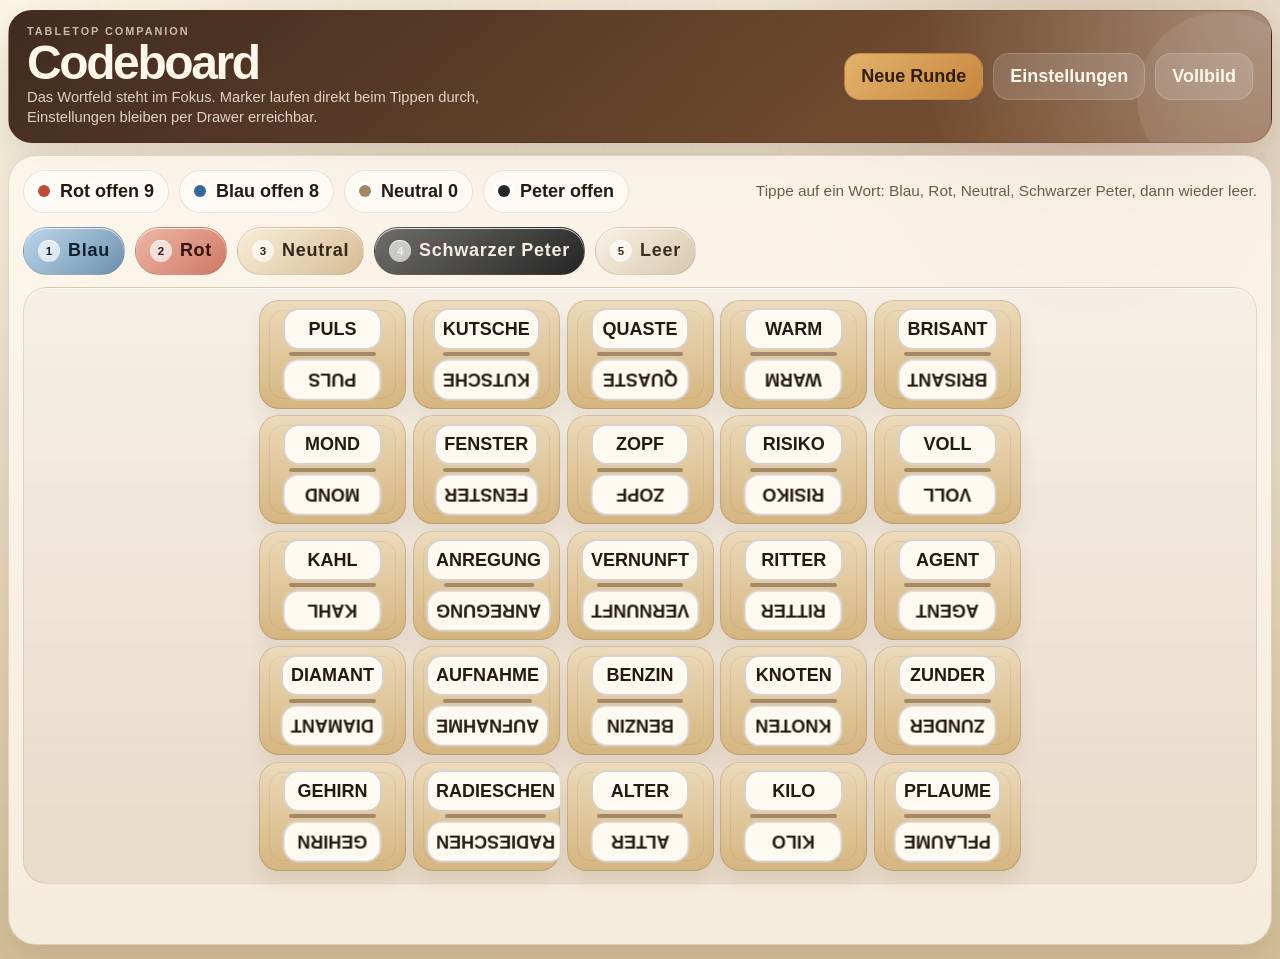
==== commit eb3b89e0: "Stabilize card sizing during scroll" ====
--- a/Codeboard/index.html
+++ b/Codeboard/index.html
@@ -1530,6 +1530,7 @@
     let mediaWakeTimer = null;
     let uiNotice = "";
     let noticeTimeout = null;
+    let stableSizingViewport = null;
 
     const board = document.getElementById("board");
     const boardWrap = document.getElementById("boardWrap");
@@ -1714,11 +1715,11 @@
       });
 
       document.addEventListener("fullscreenchange", () => {
+        stableSizingViewport = null;
         render();
         void syncWakeLockState();
       });
       window.addEventListener("resize", scheduleBoardSizing);
-      window.visualViewport?.addEventListener("resize", scheduleBoardSizing);
       document.addEventListener("keydown", (event) => {
         if (event.key === "Escape" && settingsOpen) {
           setSettingsOpen(false);
@@ -1779,10 +1780,8 @@
         return;
       }
 
-      const viewport = window.visualViewport;
-      const viewportWidth = viewport?.width || window.innerWidth || boardWrap.clientWidth;
-      const viewportHeight = viewport?.height || window.innerHeight || boardWrap.clientHeight;
-      const wrapTop = Math.max(0, boardWrap.getBoundingClientRect().top);
+      const { viewportWidth, viewportHeight } = readStableViewportSize();
+      const wrapTop = Math.max(0, boardWrap.getBoundingClientRect().top + window.scrollY);
       const viewportHeightBudget = Math.max(0, viewportHeight - wrapTop - 12 - blockPadding);
       const fullscreenHeightBudget = document.fullscreenElement
         ? Math.max(0, boardWrap.clientHeight - blockPadding)
@@ -1833,6 +1832,22 @@
       return parseFloat(style.getPropertyValue(property)) || 0;
     }
 
+    function readStableViewportSize() {
+      const viewportWidth = document.documentElement.clientWidth || window.innerWidth || boardWrap.clientWidth;
+      const viewportHeight = document.documentElement.clientHeight || window.innerHeight || boardWrap.clientHeight;
+      const fullscreen = Boolean(document.fullscreenElement);
+      const widthChanged = !stableSizingViewport || Math.abs(viewportWidth - stableSizingViewport.width) > 1;
+
+      if (!stableSizingViewport || widthChanged || fullscreen) {
+        stableSizingViewport = { width: viewportWidth, height: viewportHeight };
+      }
+
+      return {
+        viewportWidth,
+        viewportHeight: fullscreen ? viewportHeight : stableSizingViewport.height
+      };
+    }
+
     function clampNumber(value, min, max) {
       return Math.min(max, Math.max(min, value));
     }
